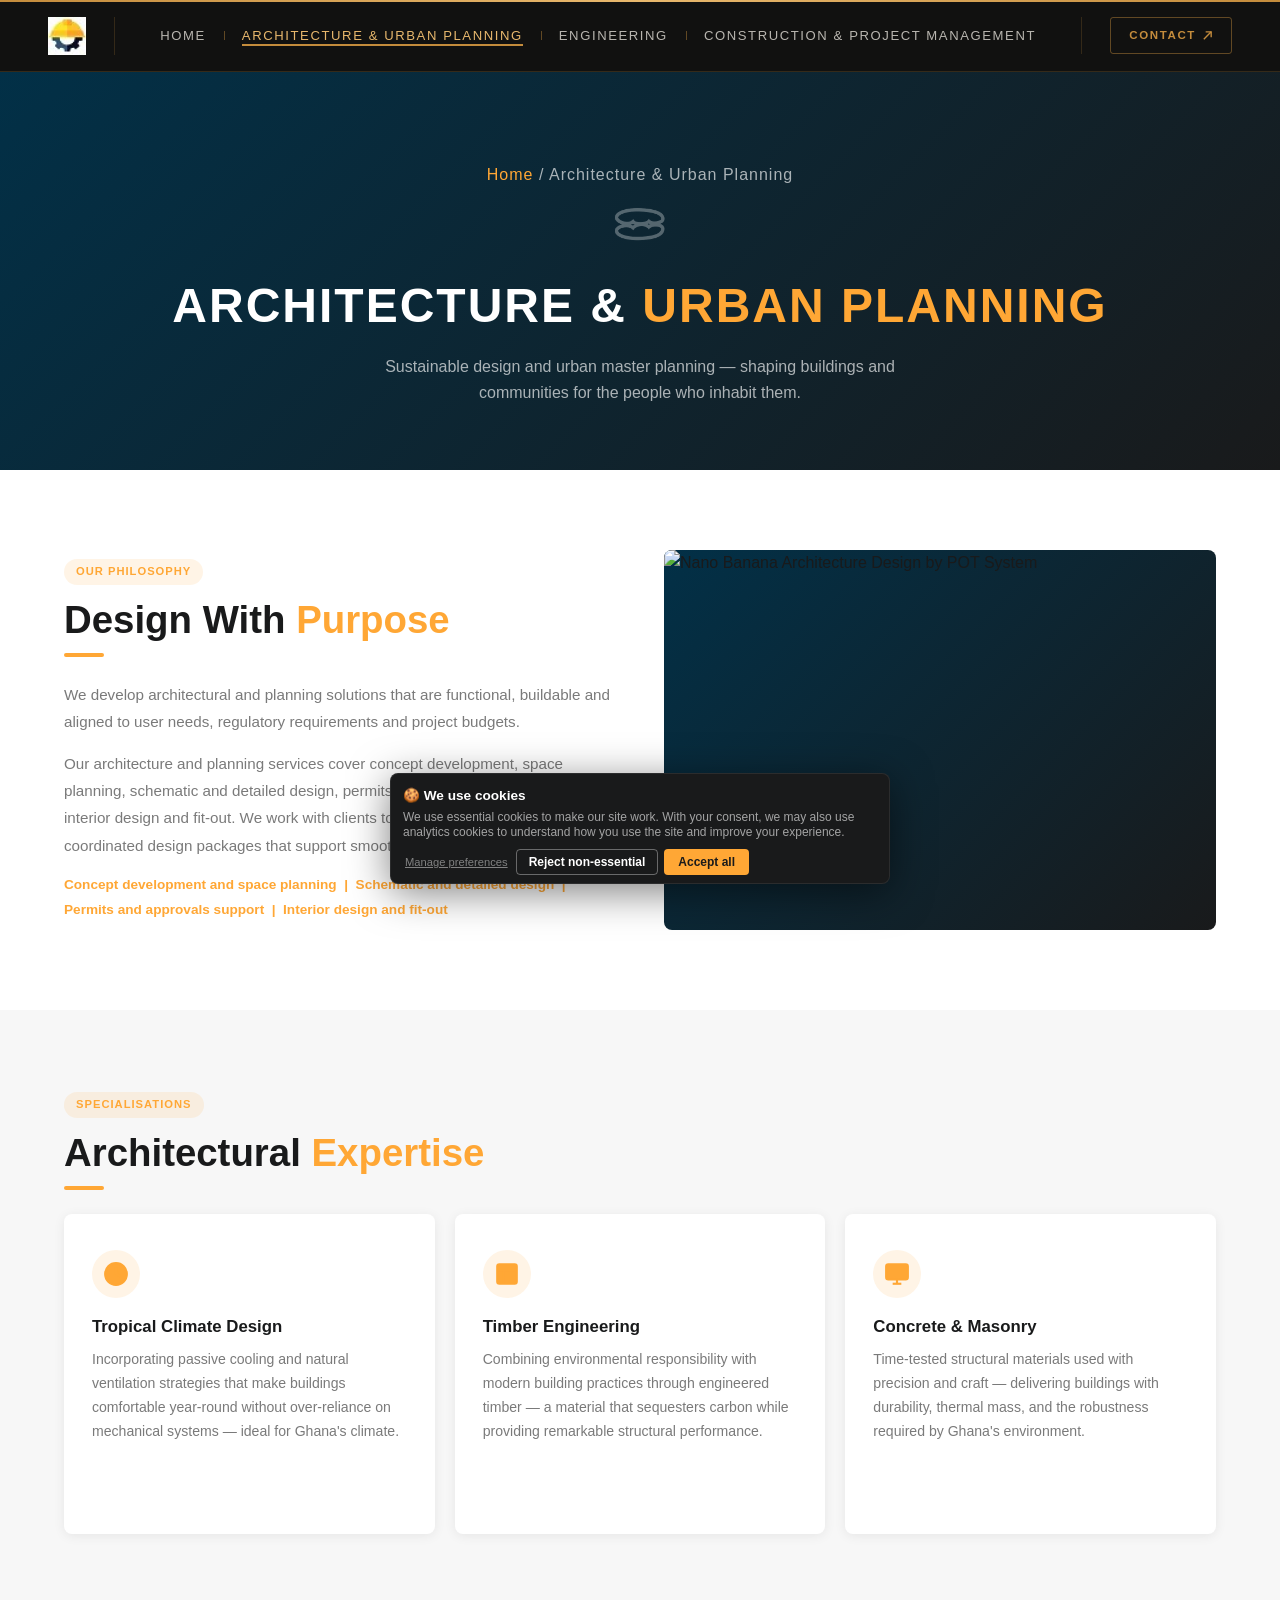
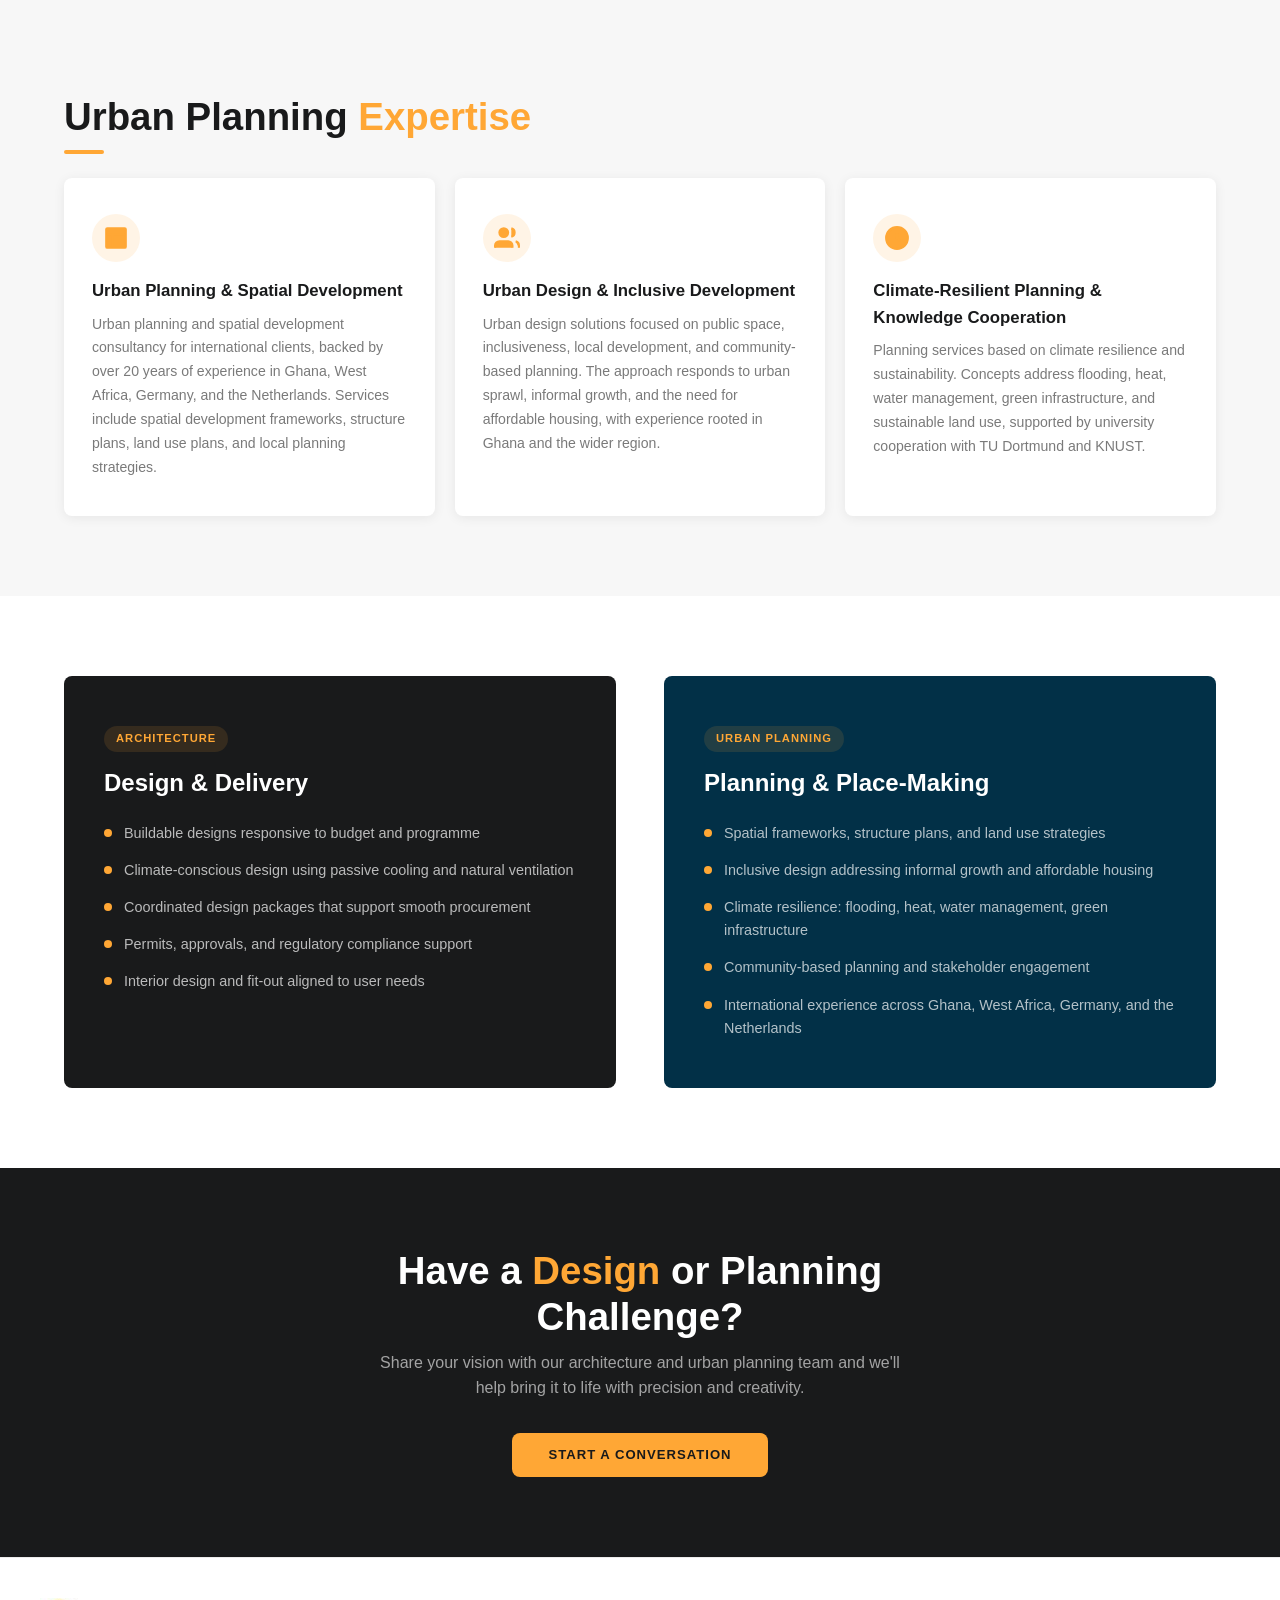
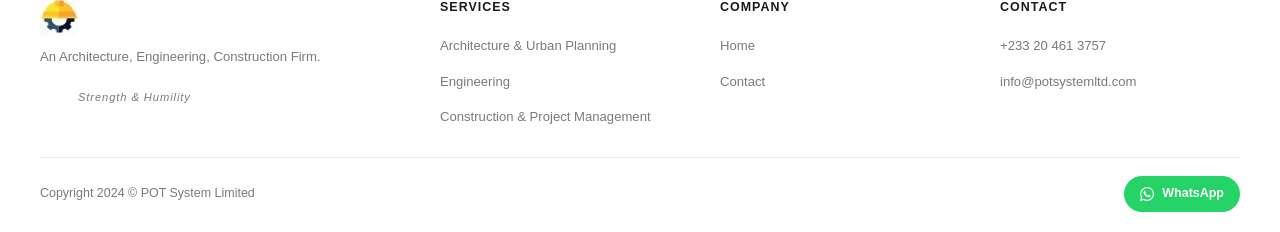
==== architecture.html @ 886fb08a "Match text structure on Architecture page — add Urban Planning tag to right panel Co-Authored-By: Cl" ====
<!DOCTYPE html>
<html lang="en">
<head>
  <meta charset="UTF-8" />
  <meta name="viewport" content="width=device-width, initial-scale=1.0" />
  <title>Architecture &amp; Urban Planning — POT System Limited</title>
  <meta name="description" content="POT System delivers sustainable architectural design and urban planning — from building concepts to urban master plans, shaped for Ghana's climate and communities." />
  <link rel="icon" href="logo.jpg" type="image/jpeg" />
  <link rel="stylesheet" href="styles.css" />
  <link rel="preconnect" href="https://fonts.googleapis.com" />
  <link rel="preconnect" href="https://fonts.gstatic.com" crossorigin />
  <link href="https://fonts.googleapis.com/css2?family=Barlow+Condensed:wght@400;500;600;700&family=Barlow:wght@400;500;600&family=Inter:wght@400;500;600;700&family=Poppins:wght@400;500;600;700;900&family=Fira+Sans:wght@400;500;600;700&display=swap" rel="stylesheet" />
  <meta http-equiv="X-Frame-Options" content="SAMEORIGIN" />
  <meta name="referrer" content="strict-origin-when-cross-origin" />
  <meta http-equiv="Content-Security-Policy" content="default-src 'self'; script-src 'self' https://www.googletagmanager.com https://www.google-analytics.com; style-src 'self' 'unsafe-inline' https://fonts.googleapis.com; font-src 'self' https://fonts.gstatic.com; img-src 'self' data: https:; frame-src https://maps.google.com; connect-src 'self' https://www.google-analytics.com https://www.googletagmanager.com https://region1.google-analytics.com;" />
</head>
<body>

  <!-- ── Navigation ──────────────────────── -->
  <nav class="nav">
    <div class="nav-inner">
      <a class="nav-brand" href="index.html">
        <img src="logo.jpg" class="nav-logo-img" alt="POTSystem Limited" />
        <div class="brand-name">POTSystem<span>Architecture · Engineering · Construction</span></div>
      </a>
      <button class="nav-toggle" aria-label="Open menu" aria-expanded="false">
        <span></span><span></span><span></span>
      </button>
      <ul class="nav-links">
        <li><a href="index.html">Home</a></li>
        <li><a href="architecture.html" class="active">Architecture &amp; Urban Planning</a></li>
        <li><a href="engineering.html">Engineering</a></li>
        <li><a href="construction.html">Construction &amp; Project Management</a></li>
        <li><a href="contact.html">Contact</a></li>
      </ul>
      <div class="nav-cta">
        <a class="cta-btn" href="contact.html">Contact
          <svg viewBox="0 0 12 12" fill="none" stroke="currentColor" stroke-width="1.5"><line x1="2" y1="10" x2="10" y2="2"/><polyline points="4,2 10,2 10,8"/></svg>
        </a>
      </div>
    </div>
  </nav>
  <div class="nav-overlay"></div>

  <!-- ── Page Hero ─────────────────────── -->
  <div class="page-hero">
    <p class="breadcrumb"><a href="index.html">Home</a> / Architecture &amp; Urban Planning</p>
    <img src="images/adinkra-adwo.png" alt="" aria-hidden="true" style="height:56px;width:auto;filter:invert(1) opacity(0.3);mix-blend-mode:screen;margin:0 auto 14px;" />
    <h1>ARCHITECTURE &amp; <span>URBAN PLANNING</span></h1>
    <p>Sustainable design and urban master planning — shaping buildings and communities for the people who inhabit them.</p>
  </div>

  <!-- ── Philosophy ────────────────────── -->
  <section class="section">
    <div class="container">
      <div class="grid-2">
        <div>
          <span class="tag">Our Philosophy</span>
          <h2 class="section-title">Design With <span>Purpose</span></h2>
          <div class="divider"></div>
          <p class="prose" style="margin-bottom:14px;">
            We develop architectural and planning solutions that are functional, buildable and aligned to user needs, regulatory requirements and project budgets.
          </p>
          <p class="prose" style="margin-bottom:14px;">
            Our architecture and planning services cover concept development, space planning, schematic and detailed design, permits and approvals support, and interior design and fit-out. We work with clients to turn project ideas into coordinated design packages that support smooth procurement and delivery.
          </p>
          <p class="prose" style="color:var(--orange);font-weight:600;font-size:0.85rem;line-height:1.8;">
            Concept development and space planning &nbsp;|&nbsp; Schematic and detailed design &nbsp;|&nbsp; Permits and approvals support &nbsp;|&nbsp; Interior design and fit-out
          </p>
        </div>
        <div class="img-block img-block-dark">
          <img src="images/nano_banana.png" alt="Nano Banana Architecture Design by POT System" />
        </div>
      </div>
    </div>
  </section>

  <!-- ── Specialisations ───────────────── -->
  <section class="section section-alt">
    <div class="container">
      <span class="tag">Specialisations</span>
      <h2 class="section-title">Architectural <span>Expertise</span></h2>
      <div class="divider"></div>
      <div class="grid-3 cards-fixed">

        <div class="card">
          <div class="card-icon">
            <svg viewBox="0 0 24 24" fill="none" stroke="var(--orange)" stroke-width="2" style="width:26px;height:26px;">
              <path d="M12 2a10 10 0 0 1 10 10c0 5.52-4.48 10-10 10S2 17.52 2 12 6.48 2 12 2z"/>
              <path d="M12 6v6l4 2"/>
            </svg>
          </div>
          <h3>Tropical Climate Design</h3>
          <p>Incorporating passive cooling and natural ventilation strategies that make buildings comfortable year-round without over-reliance on mechanical systems — ideal for Ghana's climate.</p>
        </div>

        <div class="card">
          <div class="card-icon">
            <svg viewBox="0 0 24 24" fill="none" stroke="var(--orange)" stroke-width="2" style="width:26px;height:26px;">
              <path d="M5 3h14a2 2 0 0 1 2 2v14a2 2 0 0 1-2 2H5a2 2 0 0 1-2-2V5a2 2 0 0 1 2-2z"/>
              <line x1="3" y1="9" x2="21" y2="9"/>
              <line x1="9" y1="21" x2="9" y2="9"/>
            </svg>
          </div>
          <h3>Timber Engineering</h3>
          <p>Combining environmental responsibility with modern building practices through engineered timber — a material that sequesters carbon while providing remarkable structural performance.</p>
        </div>

        <div class="card">
          <div class="card-icon">
            <svg viewBox="0 0 24 24" fill="none" stroke="var(--orange)" stroke-width="2" style="width:26px;height:26px;">
              <rect x="2" y="3" width="20" height="14" rx="2"/>
              <line x1="8" y1="21" x2="16" y2="21"/>
              <line x1="12" y1="17" x2="12" y2="21"/>
            </svg>
          </div>
          <h3>Concrete &amp; Masonry</h3>
          <p>Time-tested structural materials used with precision and craft — delivering buildings with durability, thermal mass, and the robustness required by Ghana's environment.</p>
        </div>

      </div>
    </div>
  </section>

  <!-- ── Urban Planning ───────────────── -->
  <section class="section section-alt">
    <div class="container">
      <h2 class="section-title">Urban Planning <span>Expertise</span></h2>
      <div class="divider"></div>
      <div class="grid-3 cards-fixed">

        <div class="card">
          <div class="card-icon">
            <svg viewBox="0 0 24 24" fill="none" stroke="var(--orange)" stroke-width="2" style="width:26px;height:26px;">
              <rect x="3" y="3" width="18" height="18" rx="1"/>
              <path d="M3 9h18M9 21V9"/>
            </svg>
          </div>
          <h3>Urban Planning &amp; Spatial Development</h3>
          <p>Urban planning and spatial development consultancy for international clients, backed by over 20 years of experience in Ghana, West Africa, Germany, and the Netherlands. Services include spatial development frameworks, structure plans, land use plans, and local planning strategies.</p>
        </div>

        <div class="card">
          <div class="card-icon">
            <svg viewBox="0 0 24 24" fill="none" stroke="var(--orange)" stroke-width="2" style="width:26px;height:26px;">
              <path d="M17 21v-2a4 4 0 0 0-4-4H5a4 4 0 0 0-4 4v2"/>
              <circle cx="9" cy="7" r="4"/>
              <path d="M23 21v-2a4 4 0 0 0-3-3.87"/>
              <path d="M16 3.13a4 4 0 0 1 0 7.75"/>
            </svg>
          </div>
          <h3>Urban Design &amp; Inclusive Development</h3>
          <p>Urban design solutions focused on public space, inclusiveness, local development, and community-based planning. The approach responds to urban sprawl, informal growth, and the need for affordable housing, with experience rooted in Ghana and the wider region.</p>
        </div>

        <div class="card">
          <div class="card-icon">
            <svg viewBox="0 0 24 24" fill="none" stroke="var(--orange)" stroke-width="2" style="width:26px;height:26px;">
              <path d="M12 22a10 10 0 1 0 0-20 10 10 0 0 0 0 20z"/>
              <path d="M12 8v4l3 3"/>
              <path d="M7 3.34A10 10 0 0 0 3 10"/>
            </svg>
          </div>
          <h3>Climate-Resilient Planning &amp; Knowledge Cooperation</h3>
          <p>Planning services based on climate resilience and sustainability. Concepts address flooding, heat, water management, green infrastructure, and sustainable land use, supported by university cooperation with TU Dortmund and KNUST.</p>
        </div>

      </div>
    </div>
  </section>

  <!-- ── Our Approach ─────────────────── -->
  <section class="section">
    <div class="container">
      <div class="grid-2" style="align-items:stretch;">
        <div style="background:var(--dark-1);border-radius:var(--radius);padding:48px 40px;color:var(--white);height:100%;">
          <span class="tag">Architecture</span>
          <h3 style="font-family:var(--font-primary);font-size:1.5rem;font-weight:700;margin-bottom:20px;">Design &amp; Delivery</h3>
          <ul class="feature-list">
            <li class="feature-item">
              <div class="feature-dot"></div>
              <p style="color:rgba(255,255,255,.7);">Buildable designs responsive to budget and programme</p>
            </li>
            <li class="feature-item">
              <div class="feature-dot"></div>
              <p style="color:rgba(255,255,255,.7);">Climate-conscious design using passive cooling and natural ventilation</p>
            </li>
            <li class="feature-item">
              <div class="feature-dot"></div>
              <p style="color:rgba(255,255,255,.7);">Coordinated design packages that support smooth procurement</p>
            </li>
            <li class="feature-item">
              <div class="feature-dot"></div>
              <p style="color:rgba(255,255,255,.7);">Permits, approvals, and regulatory compliance support</p>
            </li>
            <li class="feature-item">
              <div class="feature-dot"></div>
              <p style="color:rgba(255,255,255,.7);">Interior design and fit-out aligned to user needs</p>
            </li>
          </ul>
        </div>
        <div style="background:var(--dark-2);border-radius:var(--radius);padding:48px 40px;color:var(--white);height:100%;">
          <span class="tag">Urban Planning</span>
          <h3 style="font-family:var(--font-primary);font-size:1.5rem;font-weight:700;margin-bottom:20px;">Planning &amp; Place-Making</h3>
          <ul class="feature-list">
            <li class="feature-item">
              <div class="feature-dot"></div>
              <p style="color:rgba(255,255,255,.7);">Spatial frameworks, structure plans, and land use strategies</p>
            </li>
            <li class="feature-item">
              <div class="feature-dot"></div>
              <p style="color:rgba(255,255,255,.7);">Inclusive design addressing informal growth and affordable housing</p>
            </li>
            <li class="feature-item">
              <div class="feature-dot"></div>
              <p style="color:rgba(255,255,255,.7);">Climate resilience: flooding, heat, water management, green infrastructure</p>
            </li>
            <li class="feature-item">
              <div class="feature-dot"></div>
              <p style="color:rgba(255,255,255,.7);">Community-based planning and stakeholder engagement</p>
            </li>
            <li class="feature-item">
              <div class="feature-dot"></div>
              <p style="color:rgba(255,255,255,.7);">International experience across Ghana, West Africa, Germany, and the Netherlands</p>
            </li>
          </ul>
        </div>
      </div>
    </div>
  </section>

  <!-- ── CTA ───────────────────────────── -->
  <section class="section section-dark">
    <div class="container" style="text-align:center;max-width:580px;">
      <h2 class="section-title" style="color:var(--white);">Have a <span>Design</span> or Planning Challenge?</h2>
      <p style="color:rgba(255,255,255,.6);margin-bottom:32px;">Share your vision with our architecture and urban planning team and we'll help bring it to life with precision and creativity.</p>
      <a href="contact.html" class="btn btn-primary">Start a Conversation</a>
    </div>
  </section>

  <!-- ── Footer ────────────────────────── -->
  <footer>
    <div class="footer-inner">
      <div class="footer-brand">
        <img src="logo.jpg" alt="POTSystem Limited" style="height:38px;width:auto;" />
        <p>An Architecture, Engineering, Construction Firm.</p>
        <div class="footer-adinkra">
          <img src="images/adinkra-dwennimmen.png" alt="Dwennimmen" />
          <span>Strength &amp; Humility</span>
        </div>
      </div>
      <div class="footer-col"><h4>Services</h4><ul><li><a href="architecture.html">Architecture &amp; Urban Planning</a></li><li><a href="engineering.html">Engineering</a></li><li><a href="construction.html">Construction &amp; Project Management</a></li></ul></div>
      <div class="footer-col"><h4>Company</h4><ul><li><a href="index.html">Home</a></li><li><a href="contact.html">Contact</a></li></ul></div>
      <div class="footer-col"><h4>Contact</h4><ul><li><a href="tel:+233204613757">+233 20 461 3757</a></li><li><a href="mailto:info@potsystemltd.com">info@potsystemltd.com</a></li></ul></div>
    </div>
    <div class="footer-bottom">
      <span>Copyright 2024 © POT System Limited</span>
      <a href="https://wa.me/233204613757" target="_blank" rel="noopener noreferrer" class="whatsapp-btn"><svg width="14" height="14" viewBox="0 0 24 24" fill="white"><path d="M17.472 14.382c-.297-.149-1.758-.867-2.03-.967-.273-.099-.471-.148-.67.15-.197.297-.767.966-.94 1.164-.173.199-.347.223-.644.075-.297-.15-1.255-.463-2.39-1.475-.883-.788-1.48-1.761-1.653-2.059-.173-.297-.018-.458.13-.606.134-.133.298-.347.446-.52.149-.174.198-.298.298-.497.099-.198.05-.371-.025-.52-.075-.149-.669-1.612-.916-2.207-.242-.579-.487-.5-.669-.51-.173-.008-.371-.01-.57-.01-.198 0-.52.074-.792.372-.272.297-1.04 1.016-1.04 2.479 0 1.462 1.065 2.875 1.213 3.074.149.198 2.096 3.2 5.077 4.487.709.306 1.262.489 1.694.625.712.227 1.36.195 1.871.118.571-.085 1.758-.719 2.006-1.413.248-.694.248-1.289.173-1.413-.074-.124-.272-.198-.57-.347m-5.421 7.403h-.004a9.87 9.87 0 01-5.031-1.378l-.361-.214-3.741.982.998-3.648-.235-.374a9.86 9.86 0 01-1.51-5.26c.001-5.45 4.436-9.884 9.888-9.884 2.64 0 5.122 1.03 6.988 2.898a9.825 9.825 0 012.893 6.994c-.003 5.45-4.437 9.884-9.885 9.884m8.413-18.297A11.815 11.815 0 0012.05 0C5.495 0 .16 5.335.157 11.892c0 2.096.547 4.142 1.588 5.945L.057 24l6.305-1.654a11.882 11.882 0 005.683 1.448h.005c6.554 0 11.89-5.335 11.893-11.893a11.821 11.821 0 00-3.48-8.413z"/></svg> WhatsApp</a>
    </div>
  </footer>

  <script src="nav.js"></script>
  <script src="cookies.js"></script>
</body>
</html>
---- styles.css ----
/* ============================================
   POTSystem Limited — Mobile-First Design System
   Breakpoints:
     sm:  640px+
     md:  768px+
     lg:  1024px+
     xl:  1200px+
   ============================================ */

/* Google Fonts loaded via <link> in HTML for better performance and CSP compliance */

/* ── Tokens ─────────────────────────────── */
:root {
  --orange:   #ffa735;
  --blue-1:   #0e6ae0;
  --blue-2:   #219ebc;
  --dark-1:   #191a1b;
  --dark-2:   #023047;
  --gray:     #7a7a7a;
  --white:    #ffffff;

  --font-primary:   'Poppins', sans-serif;
  --font-secondary: 'Inter', sans-serif;
  --font-accent:    'Fira Sans', sans-serif;

  --nav-h:    64px;
  --nav-amber:  #c48c3c;
  --nav-amber-l:#e8b86d;
  --max-w:    1200px;
  --radius:   8px;
  --transition: 0.25s ease;

  /* Mobile spacing scale */
  --space-section: 52px;
  --space-inner:   20px;
}

@media (min-width: 1024px) {
  :root {
    --nav-h: 72px;
    --space-section: 80px;
    --space-inner:   24px;
  }
}

/* ── Reset ──────────────────────────────── */
*, *::before, *::after { box-sizing: border-box; margin: 0; padding: 0; }
html { scroll-behavior: smooth; -webkit-text-size-adjust: 100%; }
body {
  font-family: var(--font-secondary);
  background: var(--white);
  color: var(--dark-1);
  line-height: 1.6;
  overflow-x: hidden;
}
a { text-decoration: none; color: inherit; }
img { display: block; max-width: 100%; height: auto; }
ul { list-style: none; }
button { cursor: pointer; font-family: inherit; }

/* ── Container ──────────────────────────── */
.container {
  width: 100%;
  max-width: var(--max-w);
  margin: 0 auto;
  padding: 0 var(--space-inner);
}

/* ════════════════════════════════════════
   NAV — dark premium variant
   ════════════════════════════════════════ */
.nav {
  position: fixed;
  top: 0; left: 0; right: 0;
  height: var(--nav-h);
  background: #111110;
  border-bottom: 1px solid rgba(196,140,60,.2);
  z-index: 200;
}

.nav::before {
  content: '';
  position: absolute;
  top: 0; left: 0; right: 0;
  height: 2px;
  background: linear-gradient(90deg, #c48c3c 0%, #e8b86d 50%, #c48c3c 100%);
}

.nav-inner {
  max-width: 1280px;
  margin: 0 auto;
  padding: 0 var(--space-inner);
  height: 100%;
  display: flex;
  align-items: center;
  justify-content: space-between;
  gap: 12px;
}

/* Brand */
.nav-brand {
  display: flex;
  align-items: center;
  gap: 10px;
  text-decoration: none;
  flex-shrink: 0;
}
.nav-logo-img {
  height: 34px;
  width: auto;
  display: block;
}
.brand-name { display: none; }

/* Hamburger */
.nav-toggle {
  display: flex;
  flex-direction: column;
  justify-content: center;
  gap: 5px;
  width: 44px;
  height: 44px;
  background: none;
  border: none;
  padding: 8px;
  border-radius: var(--radius);
  transition: background var(--transition);
  flex-shrink: 0;
}
.nav-toggle:hover { background: rgba(255,255,255,.08); }
.nav-toggle span {
  display: block;
  height: 2px;
  background: #e8e4dc;
  border-radius: 2px;
  transition: transform 0.3s ease, opacity 0.3s ease, width 0.3s ease;
  transform-origin: center;
}
.nav-toggle span:nth-child(3) { width: 60%; }

/* Open state — animate to X */
.nav-toggle.open span:nth-child(1) { transform: translateY(7px) rotate(45deg); }
.nav-toggle.open span:nth-child(2) { opacity: 0; transform: scaleX(0); }
.nav-toggle.open span:nth-child(3) { width: 100%; transform: translateY(-7px) rotate(-45deg); }

/* Mobile drawer */
.nav-links {
  position: fixed;
  top: var(--nav-h);
  left: 0; right: 0;
  background: #111110;
  display: flex;
  flex-direction: column;
  gap: 0;
  padding: 8px 0 28px;
  transform: translateY(-110%);
  opacity: 0;
  transition: transform 0.32s cubic-bezier(.4,0,.2,1), opacity 0.32s ease;
  z-index: 199;
  box-shadow: 0 8px 32px rgba(0,0,0,.7);
  pointer-events: none;
  border-bottom: 1px solid rgba(196,140,60,.2);
}
.nav-links.open {
  transform: translateY(0);
  opacity: 1;
  pointer-events: auto;
}
.nav-links li a {
  display: block;
  padding: 13px 24px;
  font-family: var(--font-primary);
  font-size: 0.82rem;
  font-weight: 500;
  letter-spacing: 0.16em;
  color: rgba(232,228,220,.7);
  text-transform: uppercase;
  border-left: 2px solid transparent;
  transition: color var(--transition), border-color var(--transition), background var(--transition);
}
.nav-links li a:hover {
  color: #e8b86d;
  border-left-color: #c48c3c;
  background: rgba(196,140,60,.06);
}
.nav-links li a.active {
  color: #e8b86d;
  border-left-color: #c48c3c;
}

/* Desktop-only CTA — hidden on mobile */
.nav-cta { display: none; }

/* Overlay backdrop */
.nav-overlay {
  position: fixed;
  inset: 0;
  background: rgba(0,0,0,.6);
  z-index: 198;
  opacity: 0;
  pointer-events: none;
  transition: opacity 0.32s ease;
}
.nav-overlay.open {
  opacity: 1;
  pointer-events: auto;
}

/* Desktop nav */
@media (min-width: 1024px) {
  .nav-inner { padding: 0 48px; }

  .nav-toggle { display: none; }

  .nav-brand {
    padding-right: 28px;
    border-right: 1px solid rgba(196,140,60,.2);
  }
  .nav-logo-img { height: 38px; }

  .nav-links {
    position: static;
    flex-direction: row;
    align-items: stretch;
    justify-content: center;
    gap: 0;
    padding: 0;
    flex: 1;
    transform: none;
    opacity: 1;
    pointer-events: auto;
    background: none;
    box-shadow: none;
    border-bottom: none;
  }
  .nav-links li {
    display: flex;
    align-items: stretch;
    position: relative;
  }
  .nav-links li + li::before {
    content: '';
    position: absolute;
    left: 0; top: 28%; bottom: 28%;
    width: 1px;
    background: rgba(196,140,60,.45);
  }
  .nav-links li a {
    display: flex;
    align-items: center;
    padding: 0 18px;
    font-size: 0.82rem;
    letter-spacing: 0.12em;
    border-left: none;
    color: rgba(232,228,220,.78);
    white-space: nowrap;
    position: relative;
  }
  .nav-links li a::after {
    content: '';
    position: absolute;
    bottom: 0; left: 18px; right: 18px;
    height: 2px;
    background: #c48c3c;
    transform: scaleX(0);
    transition: transform 0.25s ease;
  }
  .nav-links li a:hover,
  .nav-links li a.active {
    color: #e8b86d;
    background: none;
    border-left: none;
  }
  .nav-links li a:hover::after,
  .nav-links li a.active::after {
    transform: scaleX(1);
  }

  /* Hide Contact from nav-links on desktop — shown via nav-cta button */
  .nav-links li:last-child { display: none; }

  /* CTA button */
  .nav-cta {
    display: flex;
    align-items: center;
    padding-left: 28px;
    border-left: 1px solid rgba(196,140,60,.2);
    flex-shrink: 0;
  }
  .cta-btn {
    display: flex;
    align-items: center;
    gap: 6px;
    padding: 8px 18px;
    font-family: var(--font-primary);
    font-size: 0.72rem;
    font-weight: 600;
    letter-spacing: 0.14em;
    text-transform: uppercase;
    color: #c48c3c;
    border: 1px solid rgba(196,140,60,.45);
    border-radius: 3px;
    transition: background var(--transition), color var(--transition), border-color var(--transition);
  }
  .cta-btn:hover {
    background: #c48c3c;
    color: #111110;
    border-color: #c48c3c;
  }
  .cta-btn svg { width: 11px; height: 11px; }
}

/* ════════════════════════════════════════
   HERO — full-bleed with image overlay
   ════════════════════════════════════════ */
.hero {
  margin-top: var(--nav-h);
  min-height: calc(100svh - var(--nav-h));
  background: url('images/hero-construction.png') center/cover no-repeat;
  display: flex;
  align-items: center;
  justify-content: center;
  text-align: center;
  padding: 52px var(--space-inner);
  position: relative;
  overflow: hidden;
}
.hero::before {
  content: '';
  position: absolute;
  inset: 0;
  background: linear-gradient(
    to bottom,
    rgba(2,48,71,.82) 0%,
    rgba(25,26,27,.92) 100%
  );
}
.hero-inner {
  position: relative;
  width: 100%;
  max-width: 800px;
}
.hero-eyebrow {
  font-family: var(--font-accent);
  font-size: 0.75rem;
  letter-spacing: 4px;
  text-transform: uppercase;
  color: var(--orange);
  margin-bottom: 14px;
}
.hero h1 {
  font-family: var(--font-primary);
  font-size: clamp(2.2rem, 8vw, 4rem);
  font-weight: 900;
  color: var(--white);
  line-height: 1.1;
  margin-bottom: 20px;
  letter-spacing: 2px;
}
.hero h1 span { color: var(--orange); }
.hero p {
  font-size: clamp(0.9rem, 2.5vw, 1.05rem);
  color: rgba(255,255,255,.78);
  max-width: 560px;
  margin: 0 auto 28px;
}
.hero-btns {
  display: flex;
  flex-direction: column;
  gap: 12px;
  align-items: center;
}
@media (min-width: 480px) {
  .hero-btns { flex-direction: row; justify-content: center; flex-wrap: wrap; }
}
@media (min-width: 1024px) {
  .hero { min-height: 540px; }
  .hero-eyebrow { font-size: 0.85rem; }
}

/* ── Buttons ─────────────────────────────── */
.btn {
  display: inline-block;
  padding: 13px 28px;
  border-radius: var(--radius);
  font-family: var(--font-secondary);
  font-size: 0.82rem;
  font-weight: 600;
  letter-spacing: 1px;
  text-transform: uppercase;
  transition: all var(--transition);
  border: none;
  white-space: nowrap;
  min-height: 44px;
  line-height: 1;
  display: inline-flex;
  align-items: center;
  justify-content: center;
}
.btn-primary { background: var(--orange); color: var(--dark-1); }
.btn-primary:hover { background: #e8941e; transform: translateY(-2px); box-shadow: 0 8px 20px rgba(255,167,53,.35); }
.btn-outline { background: transparent; border: 2px solid var(--orange); color: var(--orange); }
.btn-outline:hover { background: var(--orange); color: var(--dark-1); }
.btn-full { width: 100%; }

@media (min-width: 480px) {
  .btn { padding: 14px 36px; }
  .btn-full { width: auto; }
}

/* ════════════════════════════════════════
   SECTIONS
   ════════════════════════════════════════ */
.section { padding: var(--space-section) var(--space-inner); }
.section-alt { background: #f7f7f7; }
.section-dark { background: var(--dark-1); color: var(--white); }

.section-title {
  font-family: var(--font-primary);
  font-size: clamp(1.5rem, 5vw, 2.4rem);
  font-weight: 700;
  margin-bottom: 10px;
  line-height: 1.2;
}
.section-title span { color: var(--orange); }

.section-sub {
  color: var(--gray);
  max-width: 600px;
  margin-bottom: 36px;
  font-size: 0.95rem;
}
.section-dark .section-sub { color: rgba(255,255,255,.6); }

@media (min-width: 1024px) {
  .section-sub { margin-bottom: 52px; font-size: 1rem; }
}

/* ── Tag pill ───────────────────────────── */
.tag {
  display: inline-block;
  background: rgba(255,167,53,.12);
  color: var(--orange);
  font-size: 0.7rem;
  font-weight: 600;
  letter-spacing: 1px;
  text-transform: uppercase;
  padding: 4px 12px;
  border-radius: 20px;
  margin-bottom: 12px;
}

/* ── Divider ────────────────────────────── */
.divider {
  width: 40px; height: 4px;
  background: var(--orange);
  border-radius: 2px;
  margin: 10px 0 24px;
}

/* ════════════════════════════════════════
   GRIDS — mobile-first (1 col → expand)
   ════════════════════════════════════════ */
.grid-3 {
  display: grid;
  grid-template-columns: 1fr;
  gap: 20px;
}
.grid-2 {
  display: grid;
  grid-template-columns: 1fr;
  gap: 32px;
}

@media (min-width: 640px) {
  .grid-3 { grid-template-columns: repeat(2, 1fr); gap: 24px; }
}
@media (min-width: 1024px) {
  .grid-3 { grid-template-columns: repeat(3, 1fr); gap: 20px; }
  .grid-2 { grid-template-columns: repeat(2, 1fr); gap: 48px; align-items: center; }
}

/* ── Cards ──────────────────────────────── */
.card {
  background: var(--white);
  border-radius: var(--radius);
  padding: 28px 22px;
  box-shadow: 0 2px 12px rgba(0,0,0,.07);
  transition: transform var(--transition), box-shadow var(--transition);
  display: flex;
  flex-direction: column;
  height: 100%;
}
.card:hover { transform: translateY(-3px); box-shadow: 0 8px 28px rgba(0,0,0,.11); }
.card-icon {
  width: 48px; height: 48px;
  background: rgba(255,167,53,.12);
  border-radius: 50%;
  display: flex; align-items: center; justify-content: center;
  margin-bottom: 16px;
}
.card-icon svg { width: 24px; height: 24px; fill: var(--orange); }
.card h3 { font-family: var(--font-primary); font-size: 1.05rem; font-weight: 600; margin-bottom: 8px; }
.card p { font-size: 0.88rem; color: var(--gray); line-height: 1.7; }
.cards-fixed .card { min-height: 320px; }

/* Adinkra values grid */
.adinkra-grid {
  display: grid;
  grid-template-columns: 1fr;
  gap: 40px;
  text-align: center;
}
@media (min-width: 640px) {
  .adinkra-grid { grid-template-columns: repeat(3, 1fr); }
}

/* Dark panels (architecture page) — reduce padding on mobile */
.panel-responsive {
  border-radius: var(--radius);
  padding: 28px 20px;
  color: var(--white);
  height: 100%;
}
@media (min-width: 768px) {
  .panel-responsive { padding: 48px 40px; }
}

/* Responsive map iframe */
.map-wrap {
  position: relative;
  width: 100%;
  padding-bottom: 40%;
  min-height: 240px;
  border-radius: var(--radius);
  overflow: hidden;
  box-shadow: 0 4px 20px rgba(0,0,0,.1);
}
.map-wrap iframe {
  position: absolute;
  inset: 0;
  width: 100%;
  height: 100%;
  border: 0;
  display: block;
}

@media (min-width: 1024px) {
  .card { padding: 36px 28px; }
}

/* ── Feature list ───────────────────────── */
.feature-list { display: flex; flex-direction: column; gap: 14px; }
.feature-item { display: flex; align-items: flex-start; gap: 12px; }
.feature-dot {
  width: 8px; height: 8px; min-width: 8px;
  background: var(--orange);
  border-radius: 50%;
  margin-top: 7px;
}
.feature-item p { font-size: 0.9rem; color: var(--gray); }

/* ════════════════════════════════════════
   STATS BAR
   ════════════════════════════════════════ */
.stats-bar { background: var(--dark-2); padding: 36px var(--space-inner); }
.stats-grid {
  max-width: var(--max-w);
  margin: 0 auto;
  display: grid;
  grid-template-columns: repeat(2, 1fr);
  gap: 28px;
  text-align: center;
}
@media (min-width: 768px) {
  .stats-grid { grid-template-columns: repeat(4, 1fr); }
}
.stat-num {
  font-family: var(--font-primary);
  font-size: clamp(1.8rem, 5vw, 2.4rem);
  font-weight: 900;
  color: var(--orange);
}
.stat-label {
  font-size: 0.72rem;
  color: rgba(255,255,255,.65);
  letter-spacing: 1px;
  text-transform: uppercase;
  margin-top: 4px;
}

/* ════════════════════════════════════════
   PAGE HERO (inner pages)
   ════════════════════════════════════════ */
.page-hero {
  margin-top: var(--nav-h);
  background: linear-gradient(135deg, var(--dark-2), var(--dark-1));
  padding: 52px var(--space-inner) 44px;
  text-align: center;
}
.page-hero h1 {
  font-family: var(--font-primary);
  font-size: clamp(1.8rem, 6vw, 3rem);
  font-weight: 900;
  color: var(--white);
  letter-spacing: 2px;
}
.page-hero h1 span { color: var(--orange); }
.page-hero p {
  color: rgba(255,255,255,.65);
  margin-top: 10px;
  font-size: clamp(0.88rem, 2vw, 1rem);
  max-width: 540px;
  margin-left: auto;
  margin-right: auto;
}
.breadcrumb {
  font-size: 0.75rem;
  color: rgba(255,255,255,.45);
  margin-bottom: 10px;
  letter-spacing: 1px;
}
.breadcrumb a { color: var(--orange); }

@media (min-width: 1024px) {
  .page-hero { padding: 80px 24px 64px; }
}

/* ════════════════════════════════════════
   IMAGE BLOCKS
   ════════════════════════════════════════ */
.img-block {
  border-radius: var(--radius);
  overflow: hidden;
  position: relative;
  min-height: 240px;
  background: var(--dark-1);
}
.img-block img { width: 100%; height: 100%; min-height: 240px; object-fit: cover; display: block; }
.img-block-dark { background: linear-gradient(135deg, var(--dark-2), var(--dark-1)); }

.img-badge {
  position: absolute;
  bottom: 20px; right: 20px;
  background: var(--orange);
  color: var(--dark-1);
  padding: 10px 18px;
  border-radius: var(--radius);
  font-weight: 700;
  font-size: 0.8rem;
  letter-spacing: 1px;
}

@media (min-width: 640px)  { .img-block { min-height: 300px; } }
@media (min-width: 1024px) { .img-block { min-height: 380px; } }

/* ════════════════════════════════════════
   CONTACT
   ════════════════════════════════════════ */
.contact-grid {
  display: grid;
  grid-template-columns: 1fr;
  gap: 40px;
}
@media (min-width: 1024px) {
  .contact-grid { grid-template-columns: 1fr 1.4fr; gap: 60px; align-items: start; }
}

.contact-info-block { display: flex; flex-direction: column; gap: 24px; }
.contact-item { display: flex; gap: 14px; }
.contact-item-icon {
  width: 42px; height: 42px; min-width: 42px;
  background: rgba(255,167,53,.1);
  border-radius: 50%;
  display: flex; align-items: center; justify-content: center;
}
.contact-item-icon svg { width: 18px; height: 18px; fill: var(--orange); }
.contact-item h4 { font-weight: 600; font-size: 0.85rem; margin-bottom: 3px; }
.contact-item p, .contact-item a { font-size: 0.88rem; color: var(--gray); }
.contact-item a:hover { color: var(--orange); }

/* ── Form ───────────────────────────────── */
.form { display: flex; flex-direction: column; gap: 16px; }
.form-row { display: grid; grid-template-columns: 1fr; gap: 16px; }
@media (min-width: 640px) { .form-row { grid-template-columns: 1fr 1fr; } }

.form-group { display: flex; flex-direction: column; gap: 6px; }
.form-group label { font-size: 0.82rem; font-weight: 600; }
.form-group input,
.form-group textarea,
.form-group select {
  padding: 12px 14px;
  border: 1.5px solid #e0e0e0;
  border-radius: var(--radius);
  font-family: var(--font-secondary);
  font-size: 1rem; /* 1rem prevents iOS zoom */
  background: var(--white);
  color: var(--dark-1);
  transition: border-color var(--transition);
  outline: none;
  -webkit-appearance: none;
  appearance: none;
  min-height: 44px;
  width: 100%;
}
.form-group input:focus,
.form-group textarea:focus,
.form-group select:focus { border-color: var(--orange); }
.form-group textarea { min-height: 120px; resize: vertical; }

/* ── Contact form panel ─────────────────── */
.contact-form-panel {
  background: #f7f7f7;
  border-radius: var(--radius);
  padding: 28px 22px;
}
@media (min-width: 640px) { .contact-form-panel { padding: 40px 32px; } }

/* ════════════════════════════════════════
   FOOTER
   ════════════════════════════════════════ */
footer {
  background: var(--white);
  border-top: 1px solid #ececec;
  padding: 40px var(--space-inner) 20px;
}
.footer-inner {
  max-width: var(--max-w);
  margin: 0 auto;
  display: grid;
  grid-template-columns: 1fr 1fr;
  gap: 32px;
  padding-bottom: 28px;
}
@media (min-width: 768px) {
  .footer-inner { grid-template-columns: 1.5fr 1fr 1fr 1fr; gap: 40px; }
}

.footer-brand { grid-column: 1 / -1; }
@media (min-width: 768px) { .footer-brand { grid-column: auto; } }

.footer-brand p { font-size: 0.82rem; color: var(--gray); margin-top: 10px; line-height: 1.7; }
.footer-adinkra {
  display: flex;
  align-items: center;
  gap: 10px;
  margin-top: 16px;
}
.footer-adinkra img {
  height: 28px;
  width: auto;
  filter: invert(1) opacity(0.25);
  mix-blend-mode: screen;
}
.footer-adinkra span {
  font-size: 0.7rem;
  color: var(--gray);
  letter-spacing: 0.08em;
  font-style: italic;
}
.footer-col h4 {
  font-size: 0.78rem; font-weight: 700;
  letter-spacing: 1px; text-transform: uppercase;
  margin-bottom: 14px;
}
.footer-col ul { display: flex; flex-direction: column; gap: 10px; }
.footer-col ul a { font-size: 0.82rem; color: var(--gray); transition: color var(--transition); }
.footer-col ul a:hover { color: var(--orange); }

.footer-bottom {
  max-width: var(--max-w);
  margin: 0 auto;
  border-top: 1px solid #ececec;
  padding-top: 18px;
  display: flex;
  flex-direction: column;
  gap: 12px;
  text-align: center;
  font-size: 0.78rem;
  color: var(--gray);
}
@media (min-width: 640px) {
  .footer-bottom { flex-direction: row; justify-content: space-between; align-items: center; text-align: left; }
}

/* ── WhatsApp button ─────────────────────── */
.whatsapp-btn {
  display: inline-flex;
  align-items: center;
  gap: 8px;
  background: #25d366;
  color: #fff;
  padding: 8px 16px;
  border-radius: 24px;
  font-size: 0.78rem;
  font-weight: 600;
  transition: background var(--transition);
  min-height: 36px;
}
.whatsapp-btn:hover { background: #1db954; }

/* ════════════════════════════════════════
   UTILITY — shared across pages
   ════════════════════════════════════════ */
.text-orange { color: var(--orange); }
.text-gray   { color: var(--gray); }
.text-white  { color: var(--white); }
.text-muted  { color: rgba(255,255,255,.65); }

.prose {
  font-size: clamp(0.88rem, 2vw, 0.95rem);
  color: var(--gray);
  line-height: 1.8;
}

/* Two-tone dark panels */
.panel-dark {
  background: var(--dark-1);
  border-radius: var(--radius);
  padding: 32px 24px;
  color: var(--white);
}
.panel-dark-2 {
  background: var(--dark-2);
  border-radius: var(--radius);
  padding: 32px 24px;
  color: var(--white);
}
@media (min-width: 1024px) {
  .panel-dark, .panel-dark-2 { padding: 48px 40px; }
}

/* Feature row (smart building page) */
.feature-row {
  display: flex;
  align-items: center;
  gap: 14px;
  padding: 18px 16px;
  background: #f7f7f7;
  border-radius: var(--radius);
}
.feature-row-icon {
  width: 42px; height: 42px; min-width: 42px;
  background: rgba(255,167,53,.15);
  border-radius: 50%;
  display: flex; align-items: center; justify-content: center;
}
.feature-row-icon svg { width: 20px; height: 20px; }
.feature-row h4 { font-weight: 600; font-size: 0.88rem; }
.feature-row p  { font-size: 0.8rem; color: var(--gray); margin-top: 2px; }

/* Process step */
.process-step { display: flex; gap: 14px; align-items: flex-start; }
.process-num {
  width: 34px; height: 34px; min-width: 34px;
  border-radius: 50%;
  display: flex; align-items: center; justify-content: center;
  font-weight: 700; font-size: 0.85rem;
}
.process-num-primary { background: var(--orange); color: var(--dark-1); }
.process-num-secondary { background: var(--dark-2); color: var(--white); }
.process-step h4 { font-weight: 600; font-size: 0.9rem; margin-bottom: 4px; }
.process-step p  { font-size: 0.85rem; color: var(--gray); }
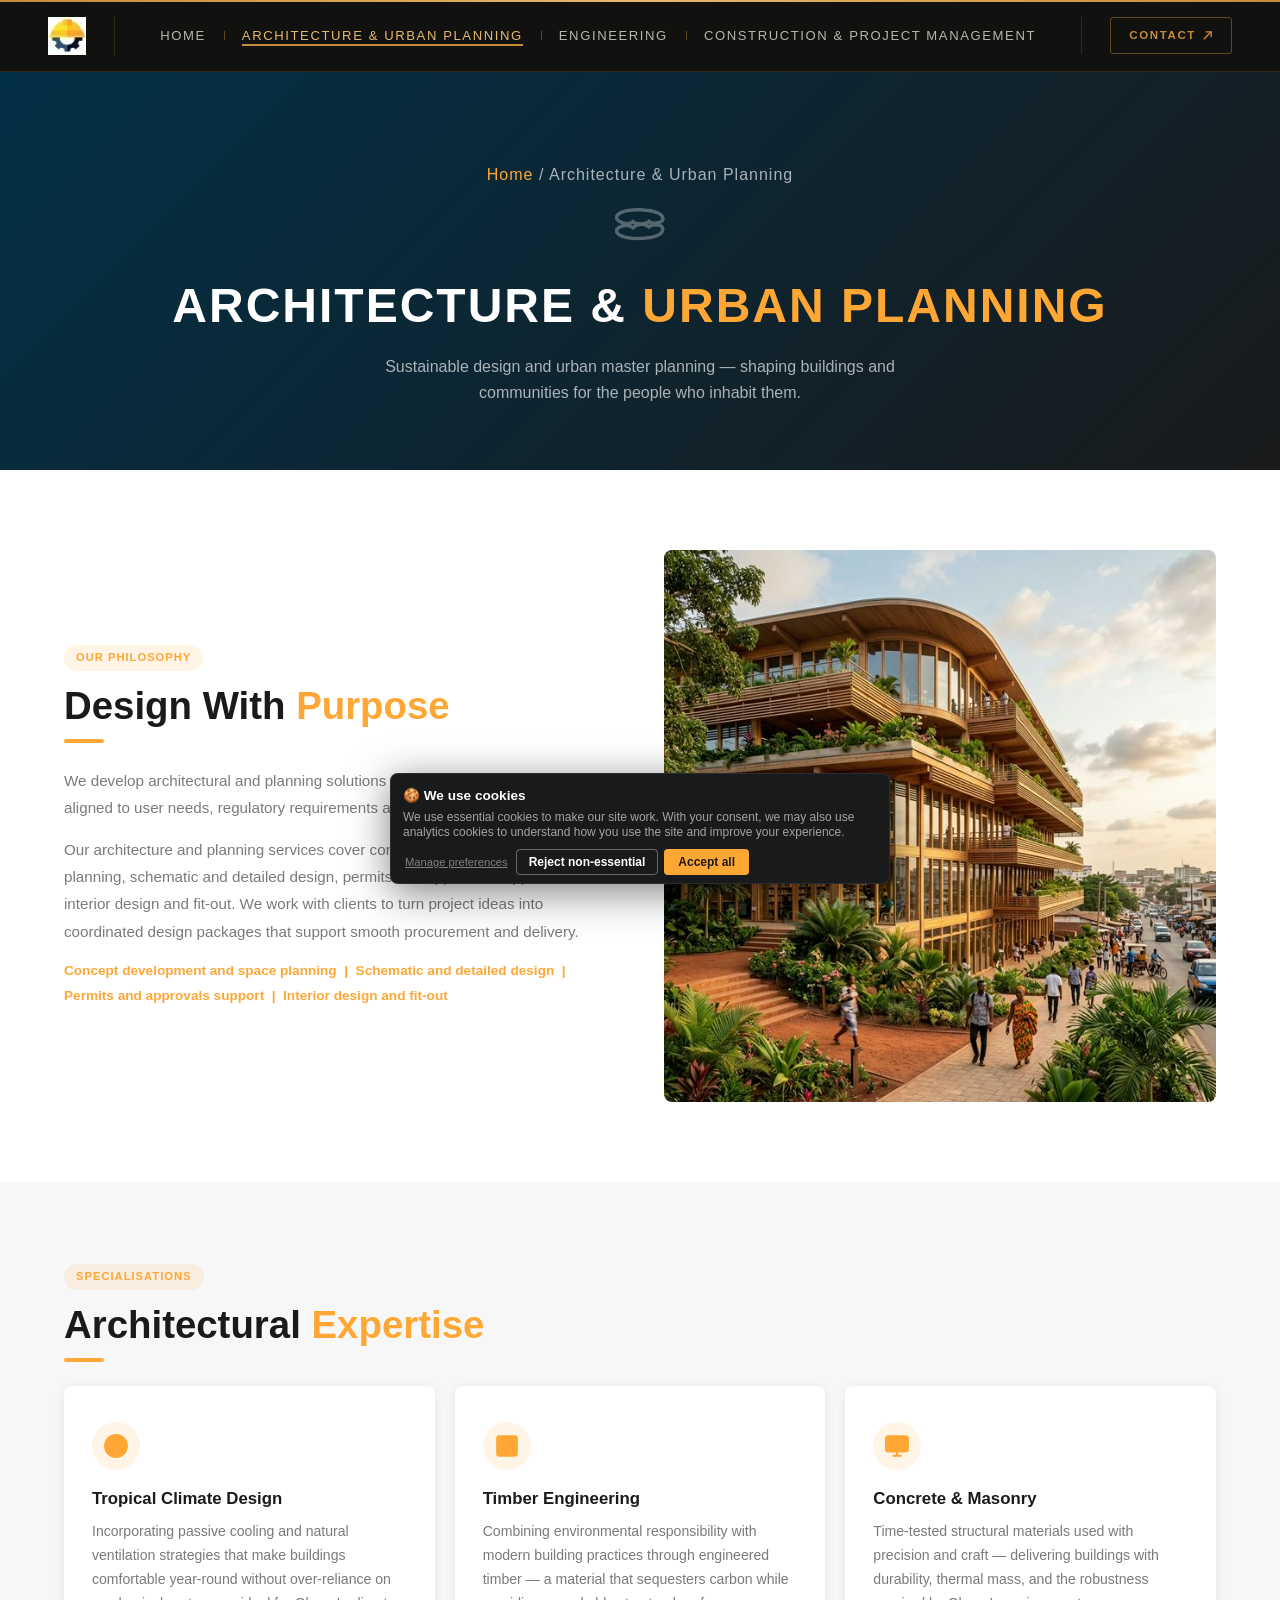
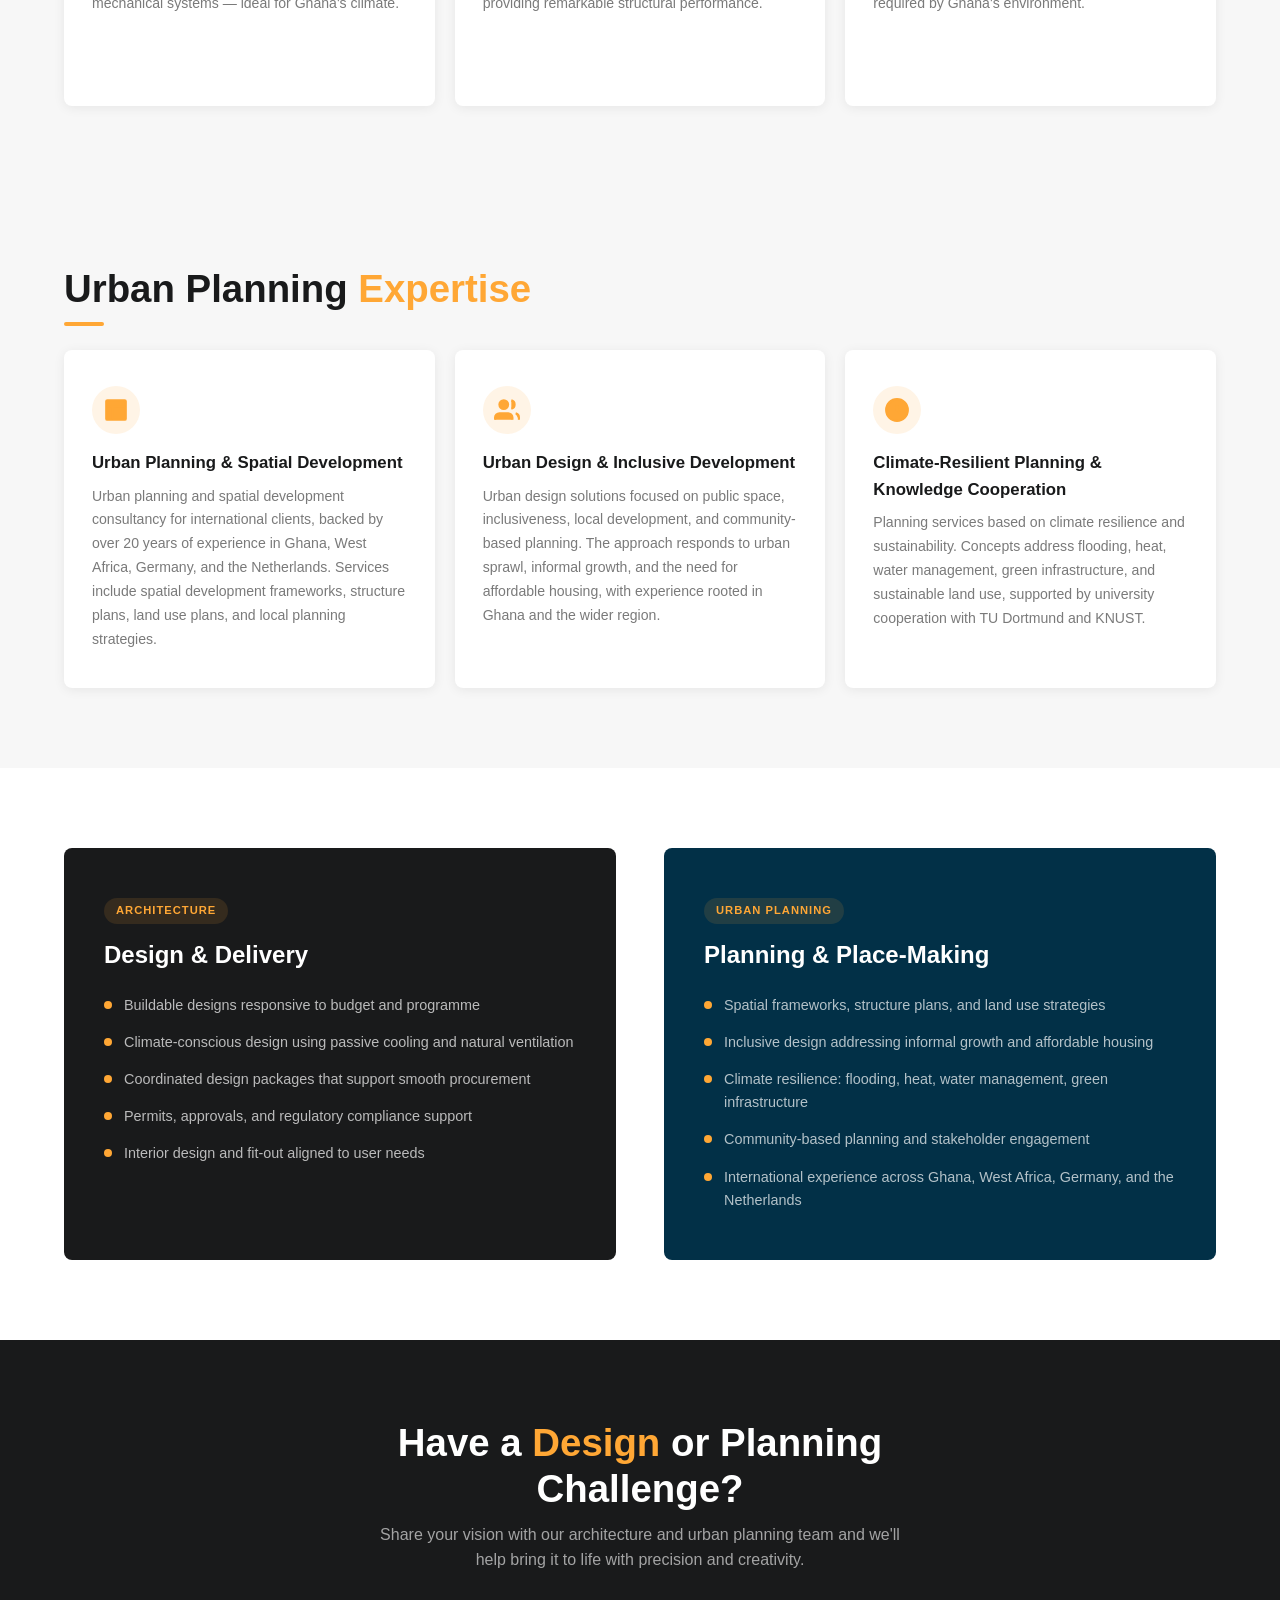
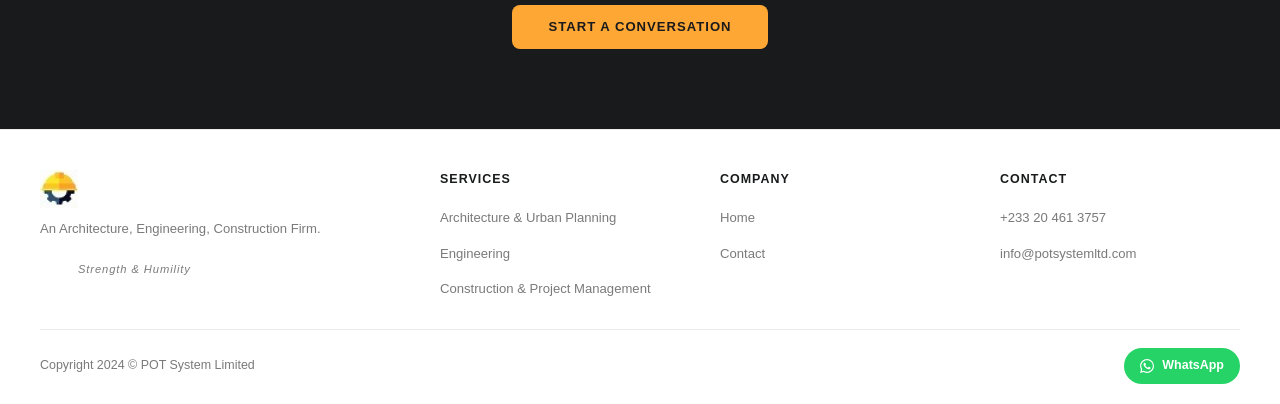
==== commit b7965650: "Fix architecture page image — switch to tracked architecture-style.png nano_banana.png was not commi" ====
--- a/architecture.html
+++ b/architecture.html
@@ -12,7 +12,7 @@
   <link href="https://fonts.googleapis.com/css2?family=Barlow+Condensed:wght@400;500;600;700&family=Barlow:wght@400;500;600&family=Inter:wght@400;500;600;700&family=Poppins:wght@400;500;600;700;900&family=Fira+Sans:wght@400;500;600;700&display=swap" rel="stylesheet" />
   <meta http-equiv="X-Frame-Options" content="SAMEORIGIN" />
   <meta name="referrer" content="strict-origin-when-cross-origin" />
-  <meta http-equiv="Content-Security-Policy" content="default-src 'self'; script-src 'self' https://www.googletagmanager.com https://www.google-analytics.com; style-src 'self' 'unsafe-inline' https://fonts.googleapis.com; font-src 'self' https://fonts.gstatic.com; img-src 'self' data: https:; frame-src https://maps.google.com; connect-src 'self' https://www.google-analytics.com https://www.googletagmanager.com https://region1.google-analytics.com;" />
+  <meta http-equiv="Content-Security-Policy" content="default-src 'self'; script-src 'self' https://www.googletagmanager.com https://www.google-analytics.com; style-src 'self' 'unsafe-inline' https://fonts.googleapis.com; font-src 'self' https://fonts.gstatic.com; img-src 'self' data: https:; frame-src https://maps.google.com https://www.google.com; connect-src 'self' https://www.google-analytics.com https://www.googletagmanager.com https://region1.google-analytics.com;" />
 </head>
 <body>
 
@@ -69,7 +69,7 @@
           </p>
         </div>
         <div class="img-block img-block-dark">
-          <img src="images/nano_banana.png" alt="Nano Banana Architecture Design by POT System" />
+          <img src="images/architecture-style.png" alt="Tropical sustainable architecture design by POT System" />
         </div>
       </div>
     </div>
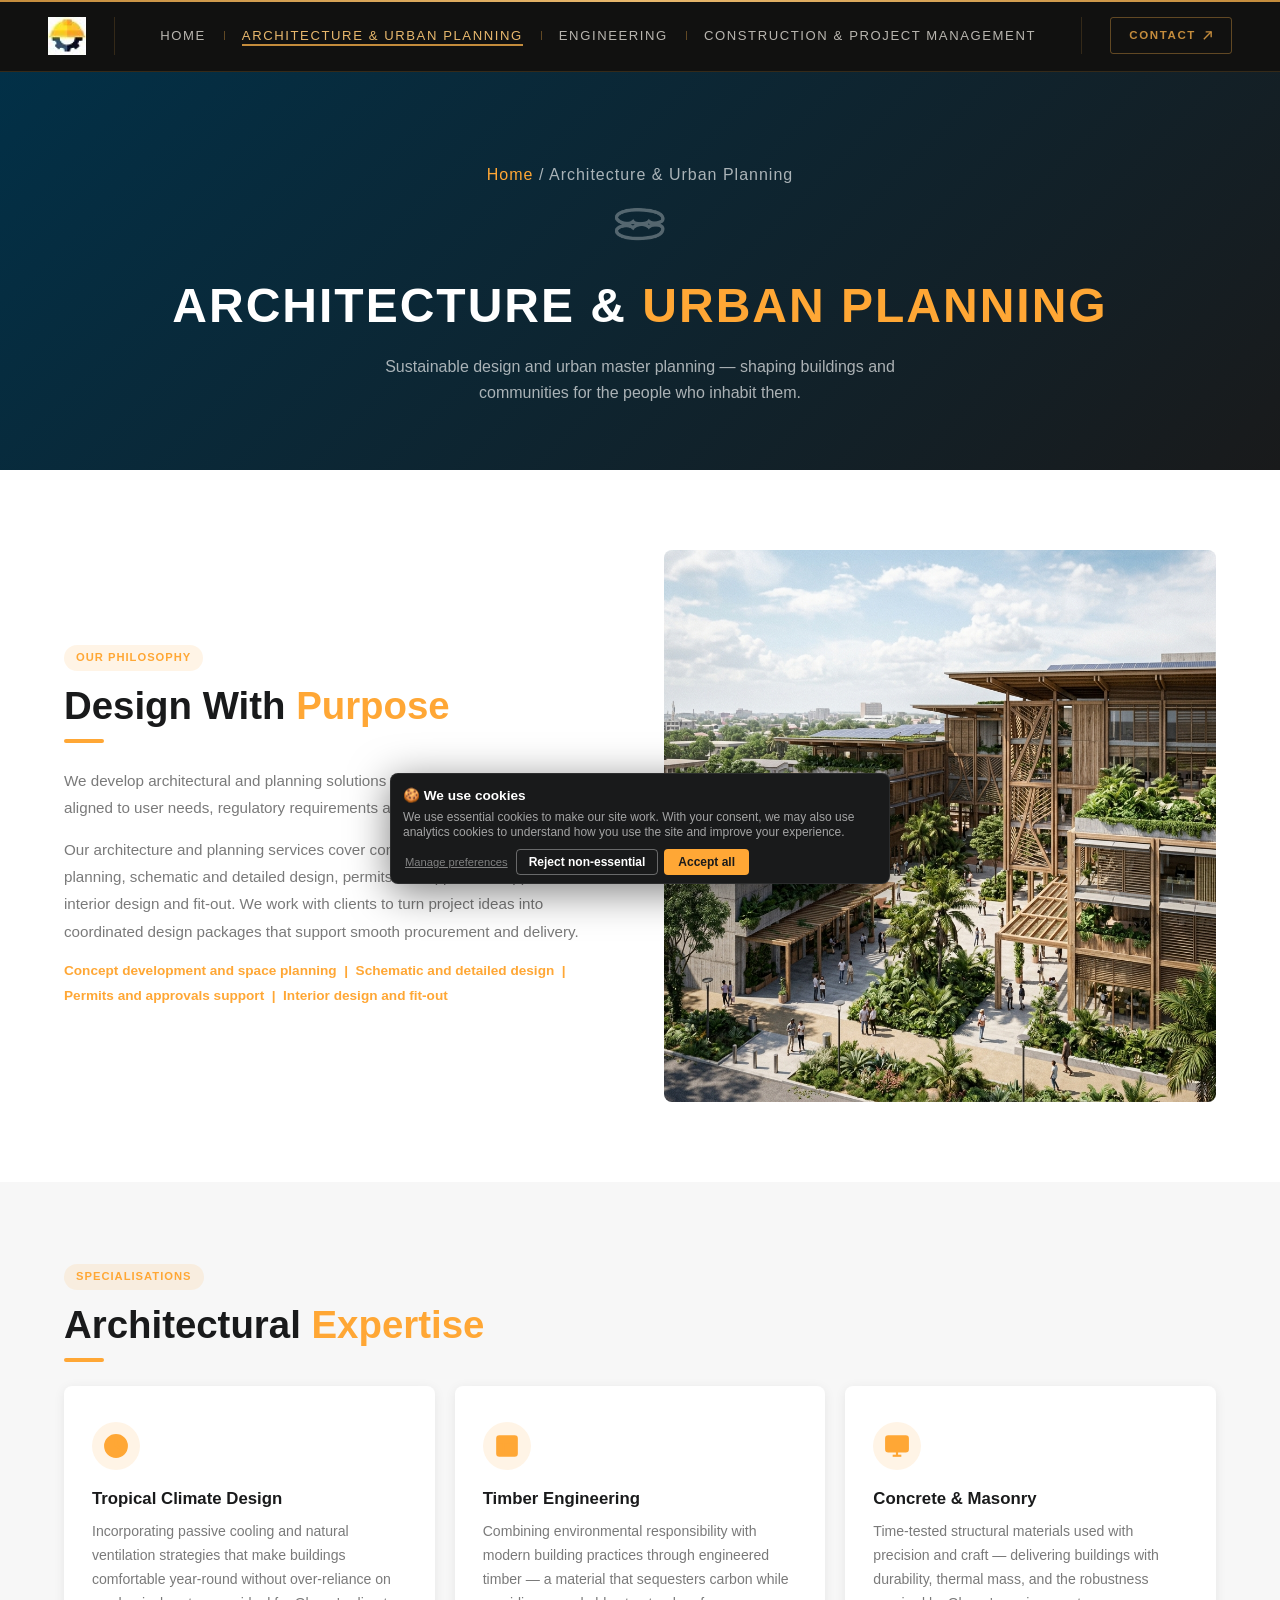
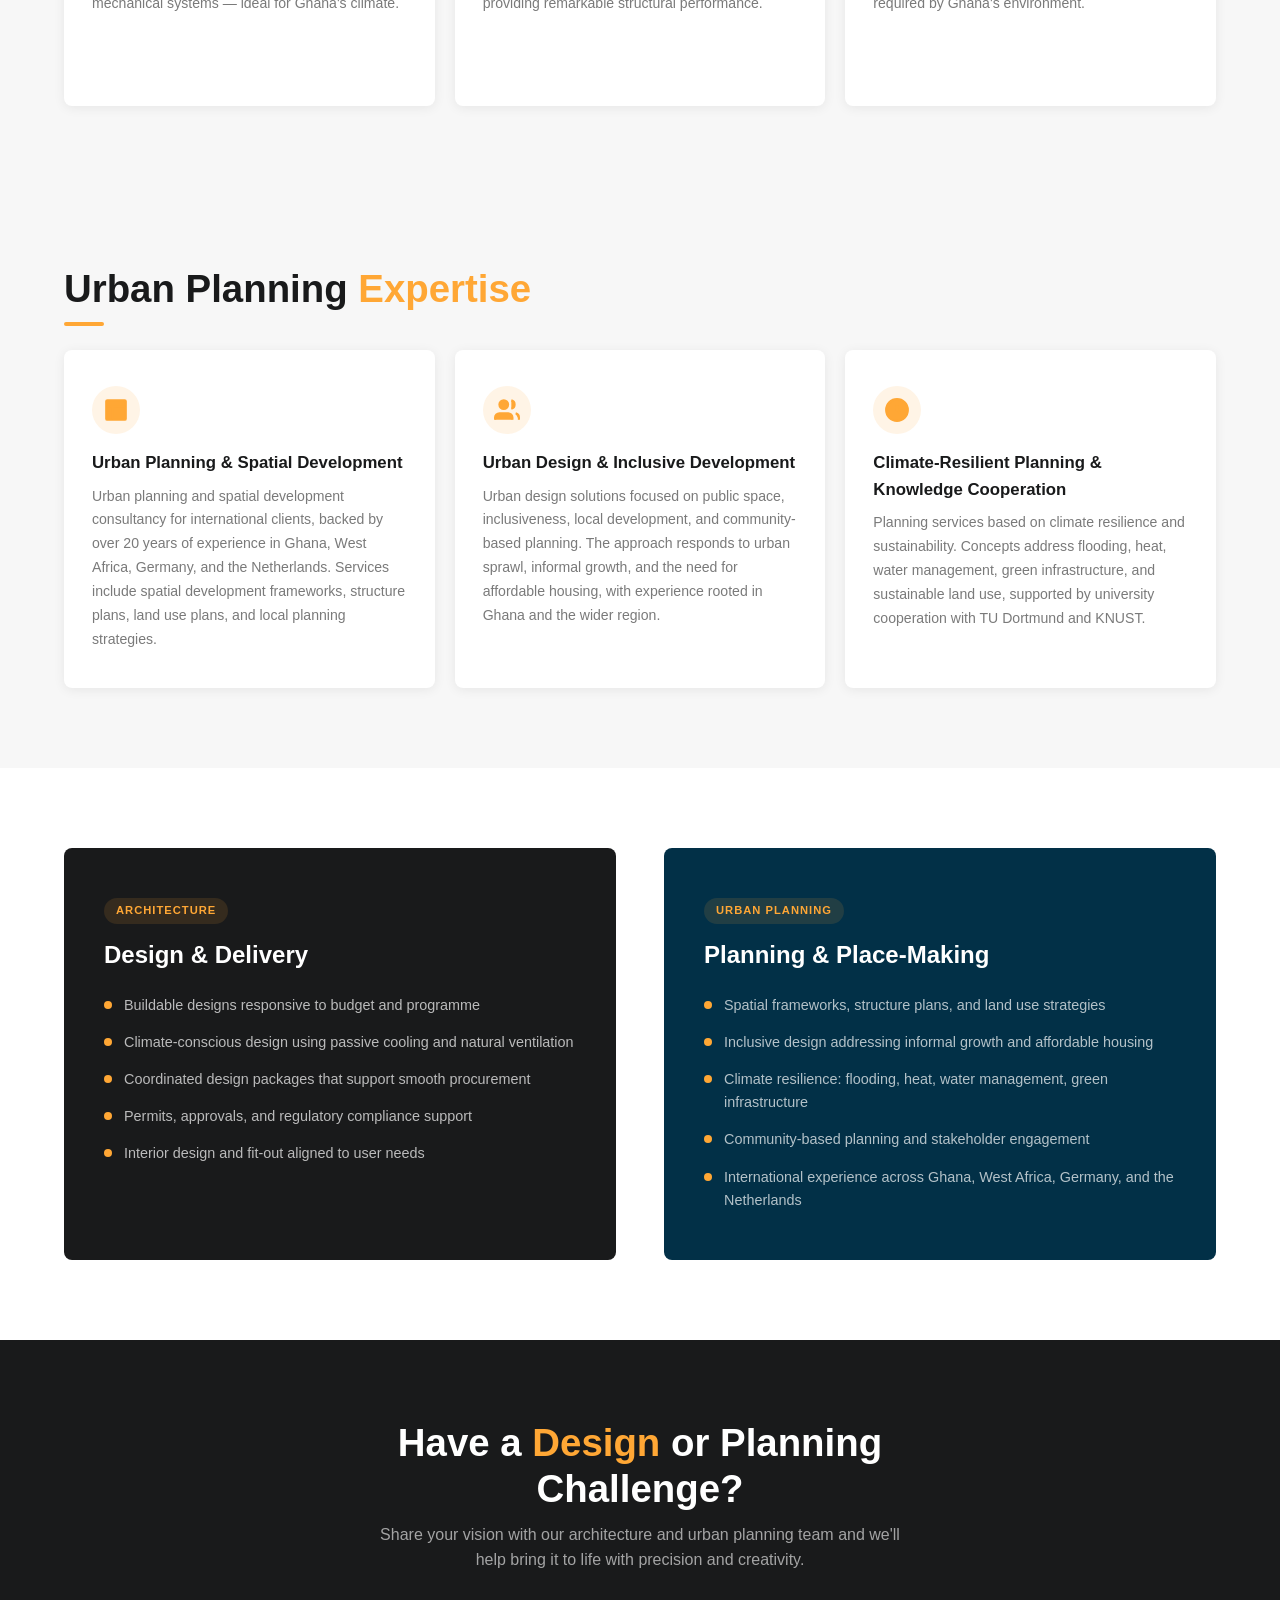
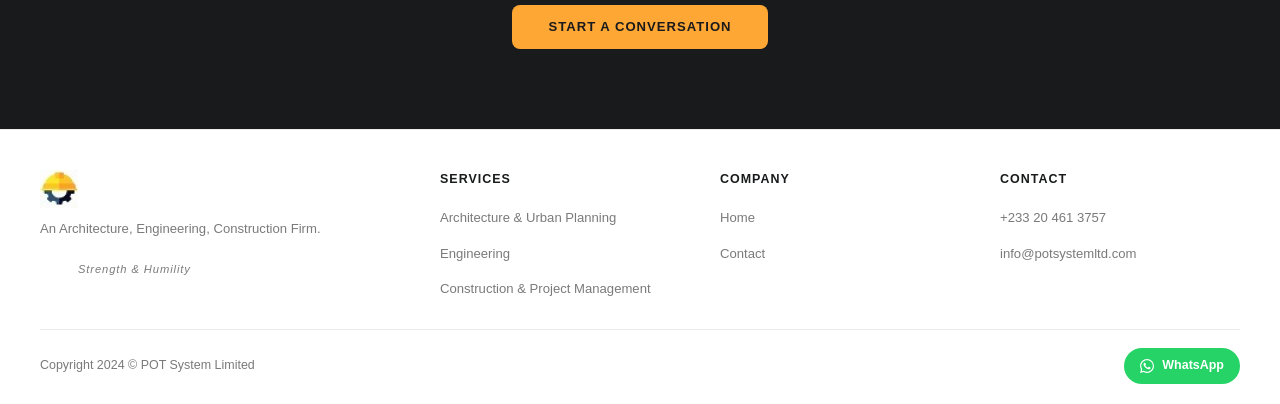
==== commit 3310acfc: "Use architecture-tropical.png (renamed from nano_banana.png) on architecture page Co-Authored-By: Cl" ====
--- a/architecture.html
+++ b/architecture.html
@@ -69,7 +69,7 @@
           </p>
         </div>
         <div class="img-block img-block-dark">
-          <img src="images/architecture-style.png" alt="Tropical sustainable architecture design by POT System" />
+          <img src="images/architecture-tropical.png" alt="Tropical sustainable architecture design by POT System" />
         </div>
       </div>
     </div>
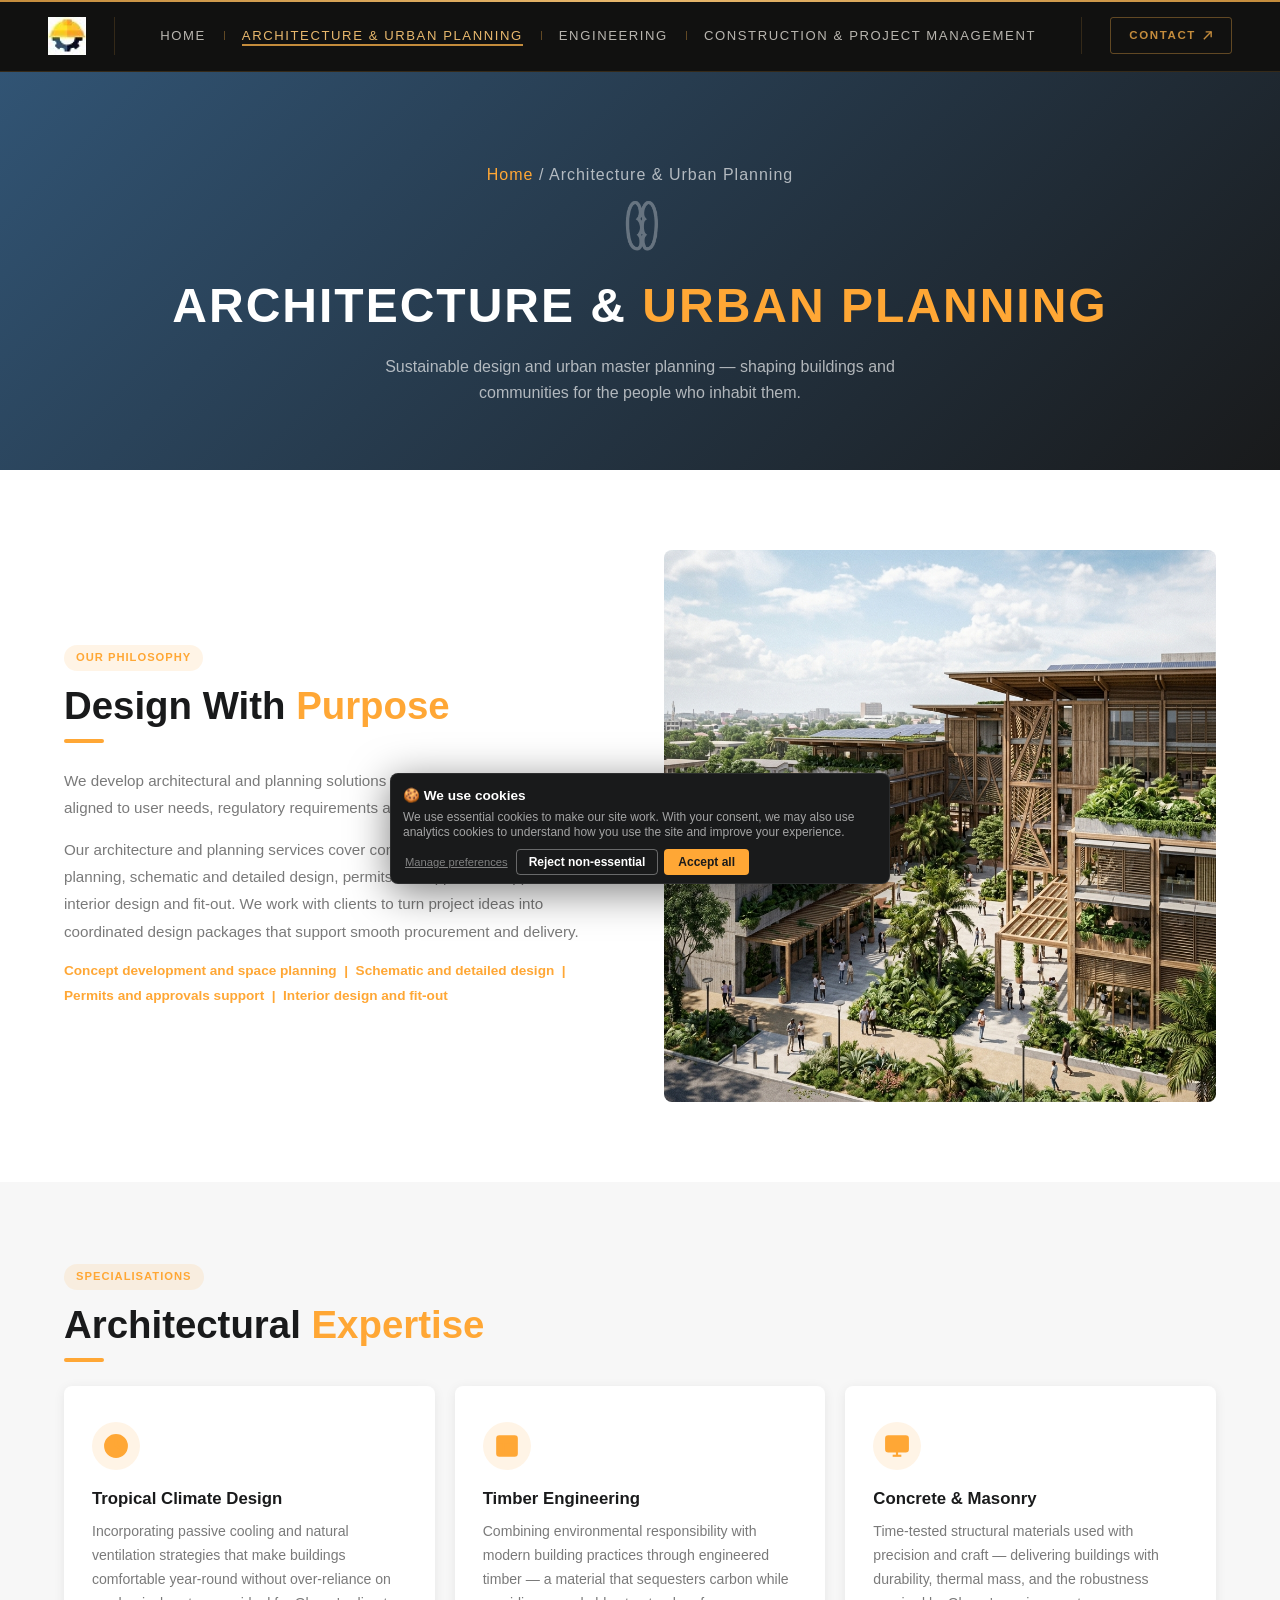
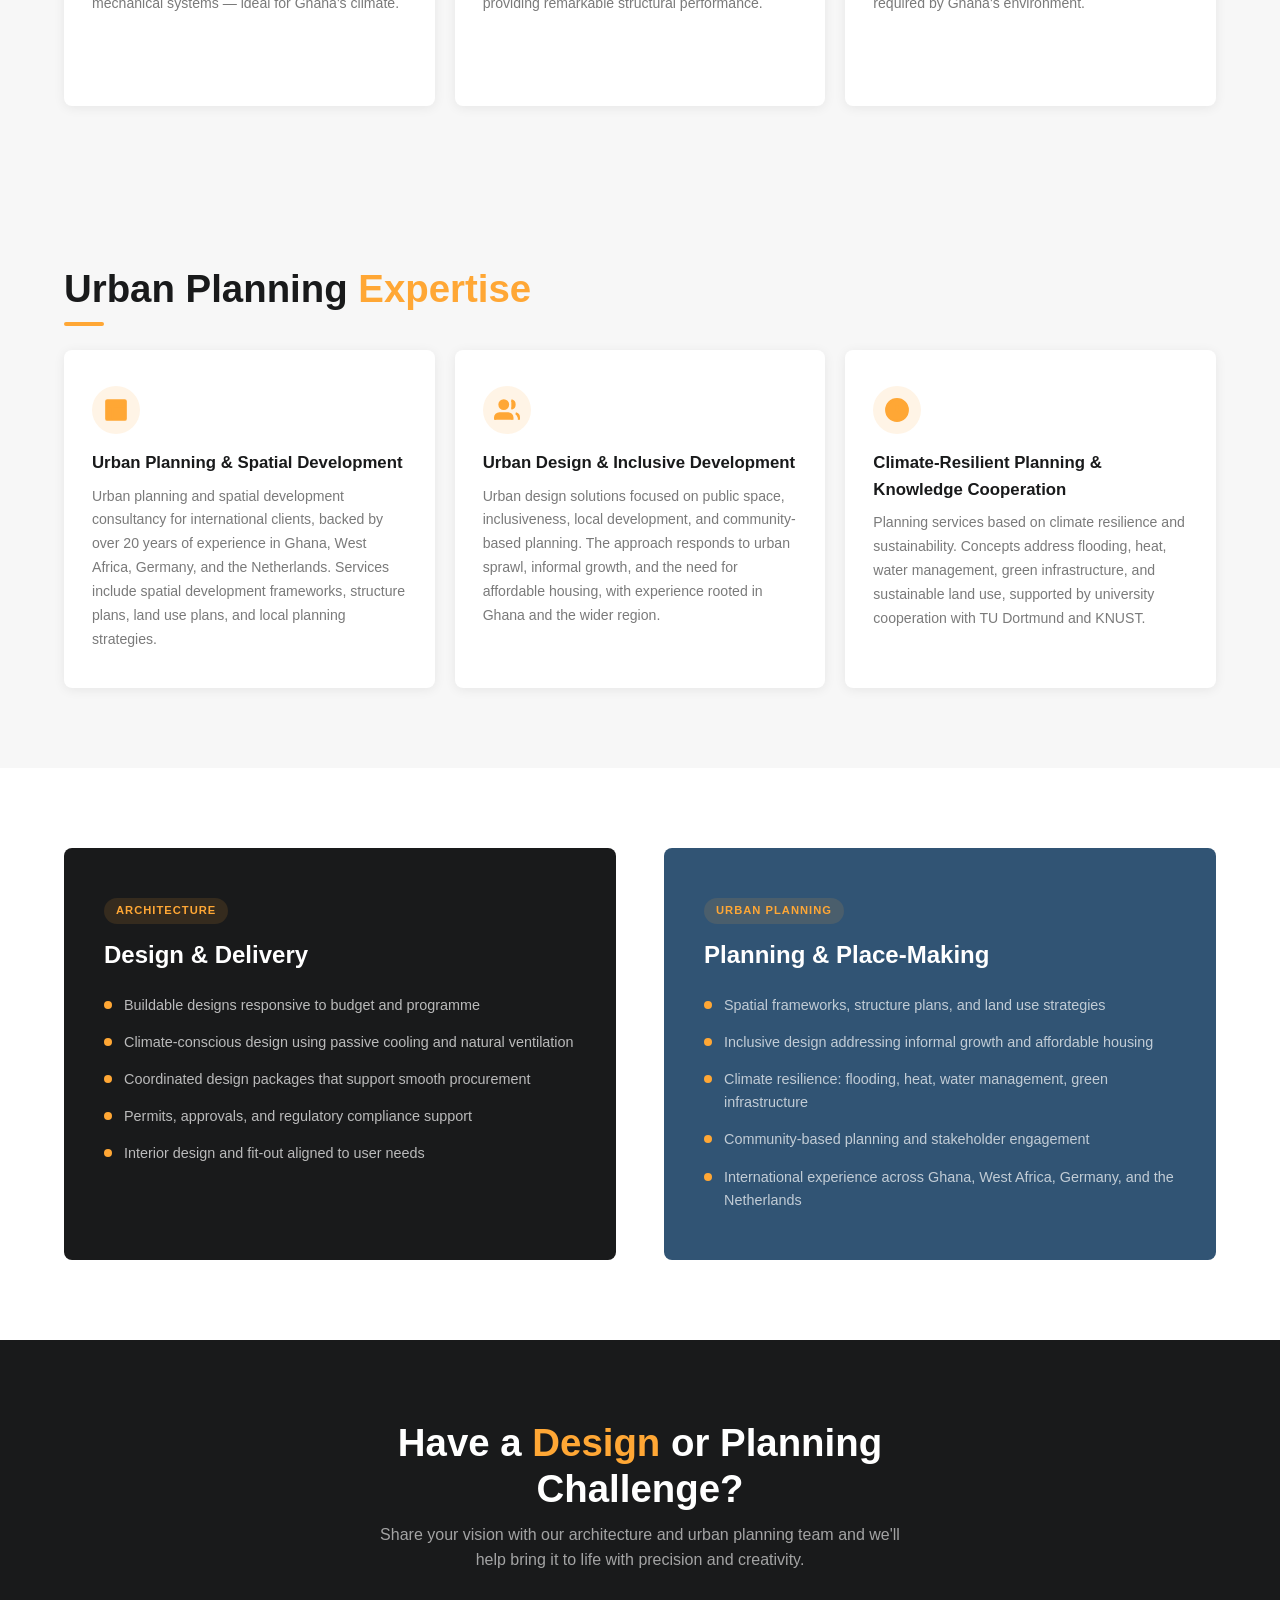
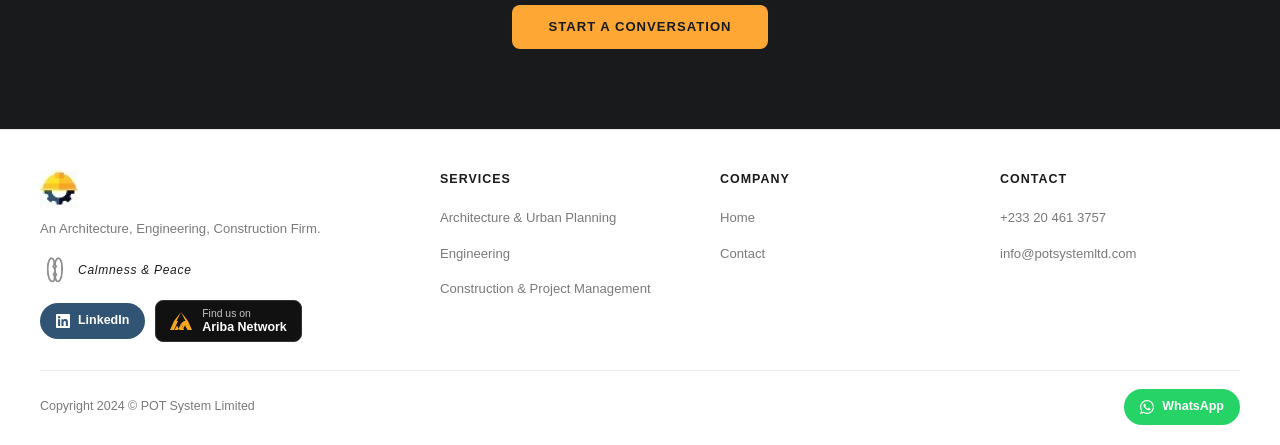
==== commit 6cb8c0fd: "Add LinkedIn/Ariba badges, update Adinkra footer symbols, apply brand blue #315474, reCAPTCHA scaffo" ====
--- a/architecture.html
+++ b/architecture.html
@@ -6,7 +6,7 @@
   <title>Architecture &amp; Urban Planning — POT System Limited</title>
   <meta name="description" content="POT System delivers sustainable architectural design and urban planning — from building concepts to urban master plans, shaped for Ghana's climate and communities." />
   <link rel="icon" href="logo.jpg" type="image/jpeg" />
-  <link rel="stylesheet" href="styles.css" />
+  <link rel="stylesheet" href="styles.css?v=5" />
   <link rel="preconnect" href="https://fonts.googleapis.com" />
   <link rel="preconnect" href="https://fonts.gstatic.com" crossorigin />
   <link href="https://fonts.googleapis.com/css2?family=Barlow+Condensed:wght@400;500;600;700&family=Barlow:wght@400;500;600&family=Inter:wght@400;500;600;700&family=Poppins:wght@400;500;600;700;900&family=Fira+Sans:wght@400;500;600;700&display=swap" rel="stylesheet" />
@@ -45,7 +45,7 @@
   <!-- ── Page Hero ─────────────────────── -->
   <div class="page-hero">
     <p class="breadcrumb"><a href="index.html">Home</a> / Architecture &amp; Urban Planning</p>
-    <img src="images/adinkra-adwo.png" alt="" aria-hidden="true" style="height:56px;width:auto;filter:invert(1) opacity(0.3);mix-blend-mode:screen;margin:0 auto 14px;" />
+    <img src="images/adinkra-adwo.png" alt="" aria-hidden="true" style="height:56px;width:auto;filter:invert(1) opacity(0.3);mix-blend-mode:screen;margin:0 auto 14px;transform:rotate(90deg);" />
     <h1>ARCHITECTURE &amp; <span>URBAN PLANNING</span></h1>
     <p>Sustainable design and urban master planning — shaping buildings and communities for the people who inhabit them.</p>
   </div>
@@ -245,8 +245,12 @@
         <img src="logo.jpg" alt="POTSystem Limited" style="height:38px;width:auto;" />
         <p>An Architecture, Engineering, Construction Firm.</p>
         <div class="footer-adinkra">
-          <img src="images/adinkra-dwennimmen.png" alt="Dwennimmen" />
-          <span>Strength &amp; Humility</span>
+          <img src="images/adinkra-adwo.png" alt="Adwo" style="transform:rotate(90deg);" />
+          <span>Calmness &amp; Peace</span>
+        </div>
+        <div class="footer-social" style="margin-top:16px;">
+          <a href="https://www.linkedin.com/company/potsystemltd" target="_blank" rel="noopener noreferrer" class="linkedin-btn"><svg width="14" height="14" viewBox="0 0 24 24" fill="white"><path d="M20.447 20.452h-3.554v-5.569c0-1.328-.027-3.037-1.852-3.037-1.853 0-2.136 1.445-2.136 2.939v5.667H9.351V9h3.414v1.561h.046c.477-.9 1.637-1.85 3.37-1.85 3.601 0 4.267 2.37 4.267 5.455v6.286zM5.337 7.433a2.062 2.062 0 0 1-2.063-2.065 2.064 2.064 0 1 1 2.063 2.065zm1.782 13.019H3.555V9h3.564v11.452zM22.225 0H1.771C.792 0 0 .774 0 1.729v20.542C0 23.227.792 24 1.771 24h20.451C23.2 24 24 23.227 24 22.271V1.729C24 .774 23.2 0 22.222 0h.003z"/></svg> LinkedIn</a>
+          <a href="https://portal.us.bn.cloud.ariba.com/dashboard/public/appext/company-profile#/?sourceApplication=SBN&amp;bnoId=BNO-100000102870218" target="_blank" rel="noopener noreferrer" class="ariba-btn"><svg width="22" height="18" viewBox="0 0 22 18" fill="none"><path d="M11 0L6.5 9H4L11 0zM11 0L15.5 9H18L11 0z" fill="#F5A623"/><path d="M4 9L0 18H4.5L7 13.5 9.5 18H14L11 11.5 8 18H4L8 9H4z" fill="#F5A623"/><path d="M18 9L22 18H17.5L15 13.5 12.5 18H14L11 11.5 14 9H18z" fill="#F5A623"/></svg><span><small style="display:block;font-size:0.65rem;font-weight:400;opacity:0.75;">Find us on</small>Ariba Network</span></a>
         </div>
       </div>
       <div class="footer-col"><h4>Services</h4><ul><li><a href="architecture.html">Architecture &amp; Urban Planning</a></li><li><a href="engineering.html">Engineering</a></li><li><a href="construction.html">Construction &amp; Project Management</a></li></ul></div>
@@ -255,7 +259,9 @@
     </div>
     <div class="footer-bottom">
       <span>Copyright 2024 © POT System Limited</span>
-      <a href="https://wa.me/233204613757" target="_blank" rel="noopener noreferrer" class="whatsapp-btn"><svg width="14" height="14" viewBox="0 0 24 24" fill="white"><path d="M17.472 14.382c-.297-.149-1.758-.867-2.03-.967-.273-.099-.471-.148-.67.15-.197.297-.767.966-.94 1.164-.173.199-.347.223-.644.075-.297-.15-1.255-.463-2.39-1.475-.883-.788-1.48-1.761-1.653-2.059-.173-.297-.018-.458.13-.606.134-.133.298-.347.446-.52.149-.174.198-.298.298-.497.099-.198.05-.371-.025-.52-.075-.149-.669-1.612-.916-2.207-.242-.579-.487-.5-.669-.51-.173-.008-.371-.01-.57-.01-.198 0-.52.074-.792.372-.272.297-1.04 1.016-1.04 2.479 0 1.462 1.065 2.875 1.213 3.074.149.198 2.096 3.2 5.077 4.487.709.306 1.262.489 1.694.625.712.227 1.36.195 1.871.118.571-.085 1.758-.719 2.006-1.413.248-.694.248-1.289.173-1.413-.074-.124-.272-.198-.57-.347m-5.421 7.403h-.004a9.87 9.87 0 01-5.031-1.378l-.361-.214-3.741.982.998-3.648-.235-.374a9.86 9.86 0 01-1.51-5.26c.001-5.45 4.436-9.884 9.888-9.884 2.64 0 5.122 1.03 6.988 2.898a9.825 9.825 0 012.893 6.994c-.003 5.45-4.437 9.884-9.885 9.884m8.413-18.297A11.815 11.815 0 0012.05 0C5.495 0 .16 5.335.157 11.892c0 2.096.547 4.142 1.588 5.945L.057 24l6.305-1.654a11.882 11.882 0 005.683 1.448h.005c6.554 0 11.89-5.335 11.893-11.893a11.821 11.821 0 00-3.48-8.413z"/></svg> WhatsApp</a>
+      <div class="footer-social">
+        <a href="https://wa.me/233204613757" target="_blank" rel="noopener noreferrer" class="whatsapp-btn"><svg width="14" height="14" viewBox="0 0 24 24" fill="white"><path d="M17.472 14.382c-.297-.149-1.758-.867-2.03-.967-.273-.099-.471-.148-.67.15-.197.297-.767.966-.94 1.164-.173.199-.347.223-.644.075-.297-.15-1.255-.463-2.39-1.475-.883-.788-1.48-1.761-1.653-2.059-.173-.297-.018-.458.13-.606.134-.133.298-.347.446-.52.149-.174.198-.298.298-.497.099-.198.05-.371-.025-.52-.075-.149-.669-1.612-.916-2.207-.242-.579-.487-.5-.669-.51-.173-.008-.371-.01-.57-.01-.198 0-.52.074-.792.372-.272.297-1.04 1.016-1.04 2.479 0 1.462 1.065 2.875 1.213 3.074.149.198 2.096 3.2 5.077 4.487.709.306 1.262.489 1.694.625.712.227 1.36.195 1.871.118.571-.085 1.758-.719 2.006-1.413.248-.694.248-1.289.173-1.413-.074-.124-.272-.198-.57-.347m-5.421 7.403h-.004a9.87 9.87 0 01-5.031-1.378l-.361-.214-3.741.982.998-3.648-.235-.374a9.86 9.86 0 01-1.51-5.26c.001-5.45 4.436-9.884 9.888-9.884 2.64 0 5.122 1.03 6.988 2.898a9.825 9.825 0 012.893 6.994c-.003 5.45-4.437 9.884-9.885 9.884m8.413-18.297A11.815 11.815 0 0012.05 0C5.495 0 .16 5.335.157 11.892c0 2.096.547 4.142 1.588 5.945L.057 24l6.305-1.654a11.882 11.882 0 005.683 1.448h.005c6.554 0 11.89-5.335 11.893-11.893a11.821 11.821 0 00-3.48-8.413z"/></svg> WhatsApp</a>
+      </div>
     </div>
   </footer>
 
--- a/styles.css
+++ b/styles.css
@@ -12,10 +12,10 @@
 /* ── Tokens ─────────────────────────────── */
 :root {
   --orange:   #ffa735;
-  --blue-1:   #0e6ae0;
-  --blue-2:   #219ebc;
+  --blue-1:   #315474;
+  --blue-2:   #315474;
   --dark-1:   #191a1b;
-  --dark-2:   #023047;
+  --dark-2:   #315474;
   --gray:     #7a7a7a;
   --white:    #ffffff;
 
@@ -749,13 +749,12 @@
 .footer-adinkra img {
   height: 28px;
   width: auto;
-  filter: invert(1) opacity(0.25);
-  mix-blend-mode: screen;
+  opacity: 0.45;
 }
 .footer-adinkra span {
-  font-size: 0.7rem;
-  color: var(--gray);
-  letter-spacing: 0.08em;
+  font-size: 0.75rem;
+  color: var(--dark-1);
+  letter-spacing: 0.06em;
   font-style: italic;
 }
 .footer-col h4 {
@@ -799,6 +798,43 @@
 }
 .whatsapp-btn:hover { background: #1db954; }
 
+/* ── LinkedIn button ─────────────────────── */
+.linkedin-btn {
+  display: inline-flex;
+  align-items: center;
+  gap: 8px;
+  background: #315474;
+  color: #fff;
+  padding: 8px 16px;
+  border-radius: 24px;
+  font-size: 0.78rem;
+  font-weight: 600;
+  transition: background var(--transition);
+  min-height: 36px;
+}
+.linkedin-btn:hover { background: #27435d; }
+.footer-social { display: flex; gap: 10px; align-items: center; flex-wrap: wrap; }
+
+/* ── Ariba Network button ────────────────── */
+.ariba-btn {
+  display: inline-flex;
+  align-items: center;
+  gap: 10px;
+  background: #111;
+  color: #fff;
+  padding: 8px 14px;
+  border-radius: 8px;
+  font-size: 0.78rem;
+  font-weight: 600;
+  border: 1px solid #333;
+  transition: border-color var(--transition), background var(--transition);
+  min-height: 36px;
+  line-height: 1;
+}
+.ariba-btn span { display: flex; flex-direction: column; gap: 1px; }
+.ariba-btn small { font-size: 0.65rem; font-weight: 400; opacity: 0.75; }
+.ariba-btn:hover { background: #1a1a1a; border-color: #F5A623; }
+
 /* ════════════════════════════════════════
    UTILITY — shared across pages
    ════════════════════════════════════════ */
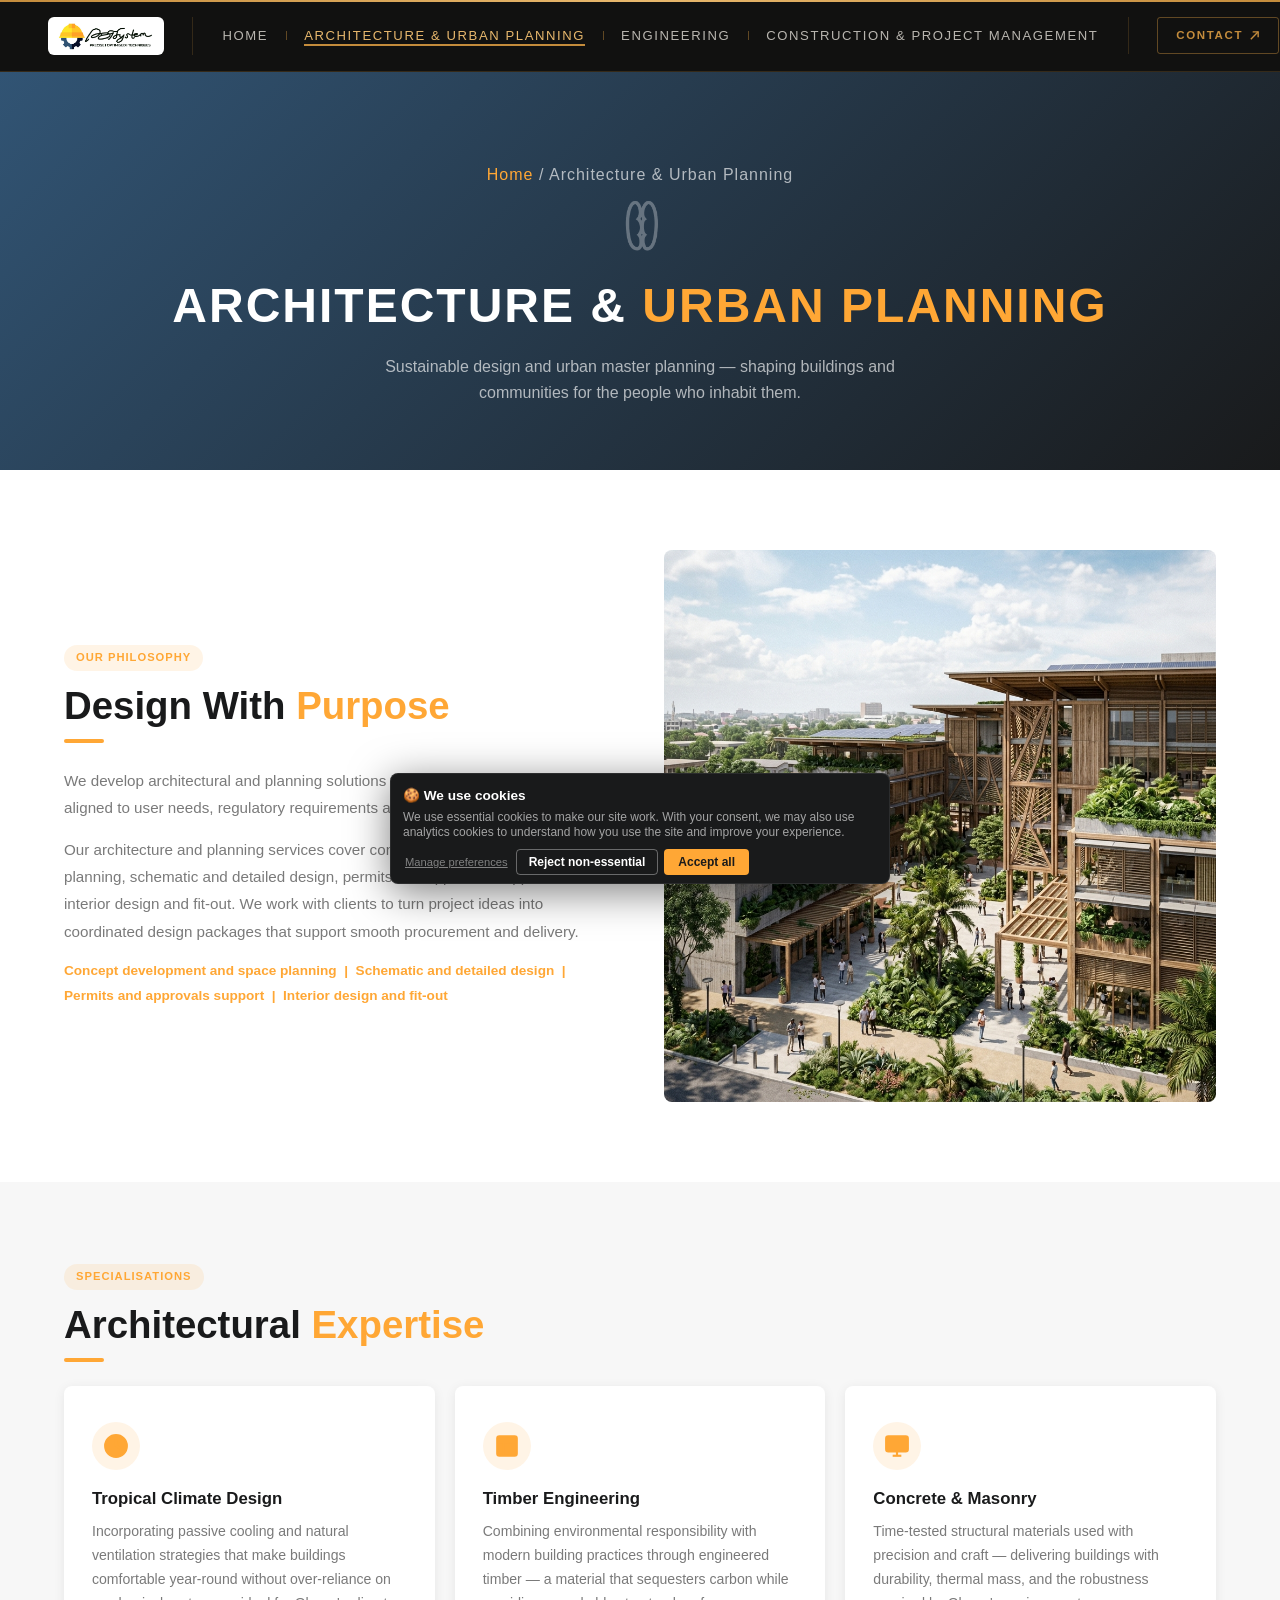
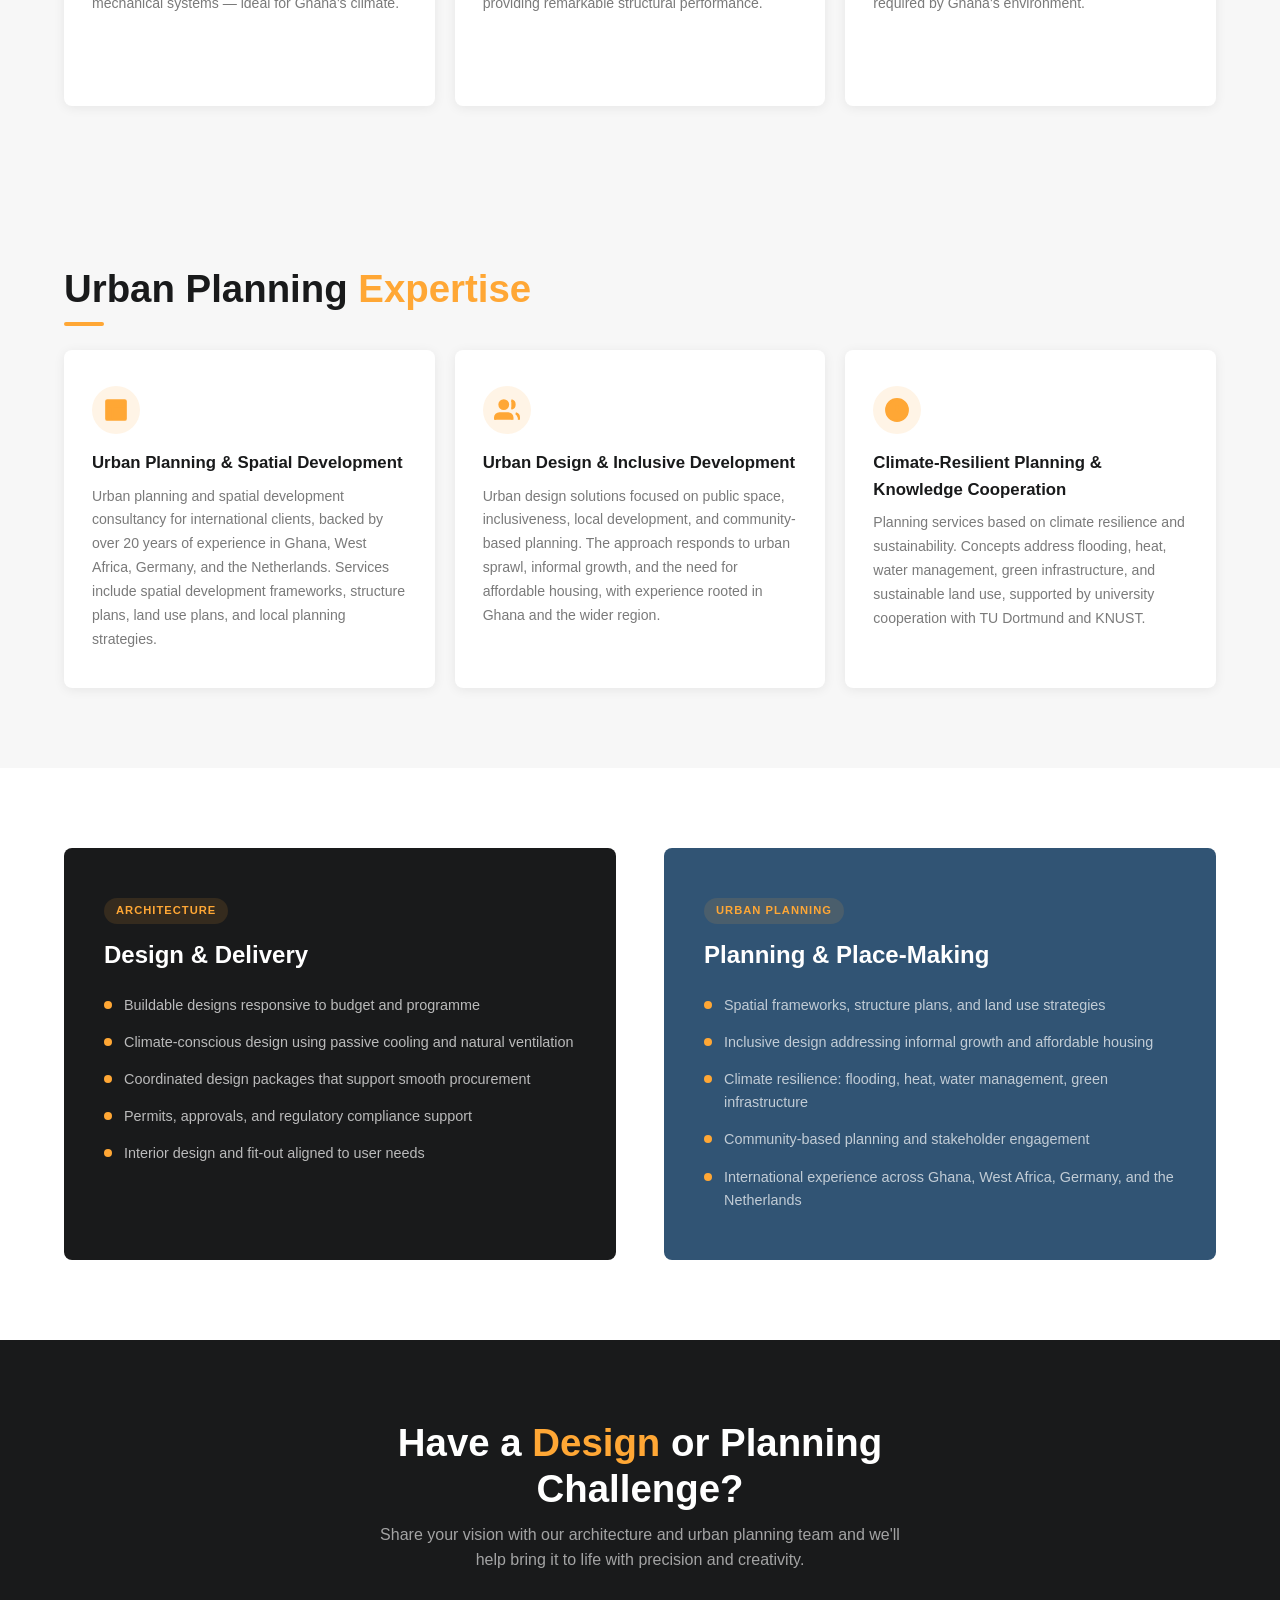
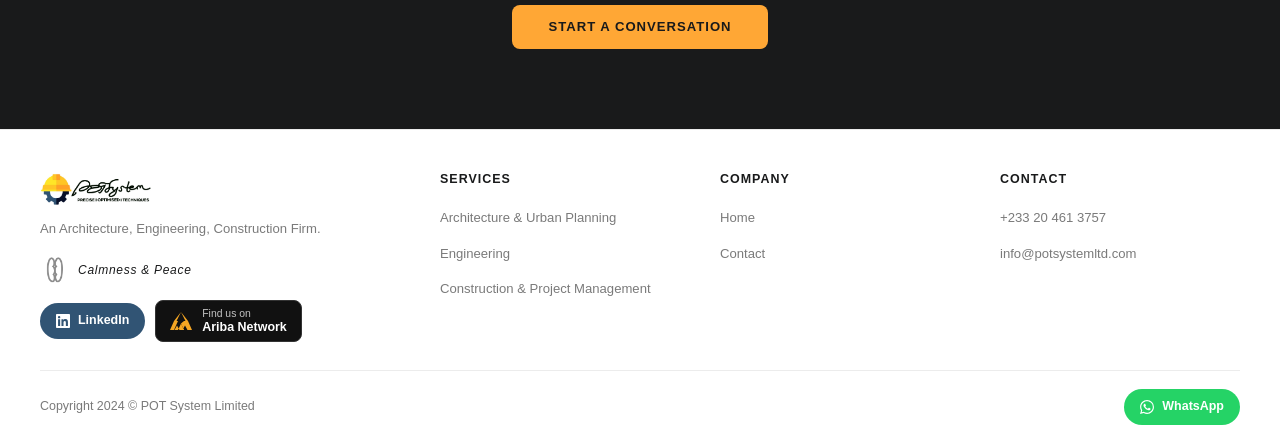
==== commit 896e5d9e: "Add full logo, hero image, Adinkra symbols, LinkedIn/Ariba badges, brand color - Replace logo with f" ====
--- a/architecture.html
+++ b/architecture.html
@@ -5,8 +5,8 @@
   <meta name="viewport" content="width=device-width, initial-scale=1.0" />
   <title>Architecture &amp; Urban Planning — POT System Limited</title>
   <meta name="description" content="POT System delivers sustainable architectural design and urban planning — from building concepts to urban master plans, shaped for Ghana's climate and communities." />
-  <link rel="icon" href="logo.jpg" type="image/jpeg" />
-  <link rel="stylesheet" href="styles.css?v=5" />
+  <link rel="icon" href="images/logo-full.jpg" type="image/jpeg" />
+  <link rel="stylesheet" href="styles.css?v=6" />
   <link rel="preconnect" href="https://fonts.googleapis.com" />
   <link rel="preconnect" href="https://fonts.gstatic.com" crossorigin />
   <link href="https://fonts.googleapis.com/css2?family=Barlow+Condensed:wght@400;500;600;700&family=Barlow:wght@400;500;600&family=Inter:wght@400;500;600;700&family=Poppins:wght@400;500;600;700;900&family=Fira+Sans:wght@400;500;600;700&display=swap" rel="stylesheet" />
@@ -20,7 +20,7 @@
   <nav class="nav">
     <div class="nav-inner">
       <a class="nav-brand" href="index.html">
-        <img src="logo.jpg" class="nav-logo-img" alt="POTSystem Limited" />
+        <img src="images/logo-full.jpg" class="nav-logo-img" alt="POTSystem Limited" />
         <div class="brand-name">POTSystem<span>Architecture · Engineering · Construction</span></div>
       </a>
       <button class="nav-toggle" aria-label="Open menu" aria-expanded="false">
@@ -242,7 +242,7 @@
   <footer>
     <div class="footer-inner">
       <div class="footer-brand">
-        <img src="logo.jpg" alt="POTSystem Limited" style="height:38px;width:auto;" />
+        <img src="images/logo-full.jpg" alt="POTSystem Limited" style="height:38px;width:auto;" />
         <p>An Architecture, Engineering, Construction Firm.</p>
         <div class="footer-adinkra">
           <img src="images/adinkra-adwo.png" alt="Adwo" style="transform:rotate(90deg);" />
--- a/styles.css
+++ b/styles.css
@@ -109,6 +109,9 @@
   height: 34px;
   width: auto;
   display: block;
+  background: #fff;
+  border-radius: 6px;
+  padding: 3px 10px;
 }
 .brand-name { display: none; }
 
@@ -316,7 +319,7 @@
 .hero {
   margin-top: var(--nav-h);
   min-height: calc(100svh - var(--nav-h));
-  background: url('images/hero-construction.png') center/cover no-repeat;
+  background: url('images/hero-main.png') center/cover no-repeat;
   display: flex;
   align-items: center;
   justify-content: center;
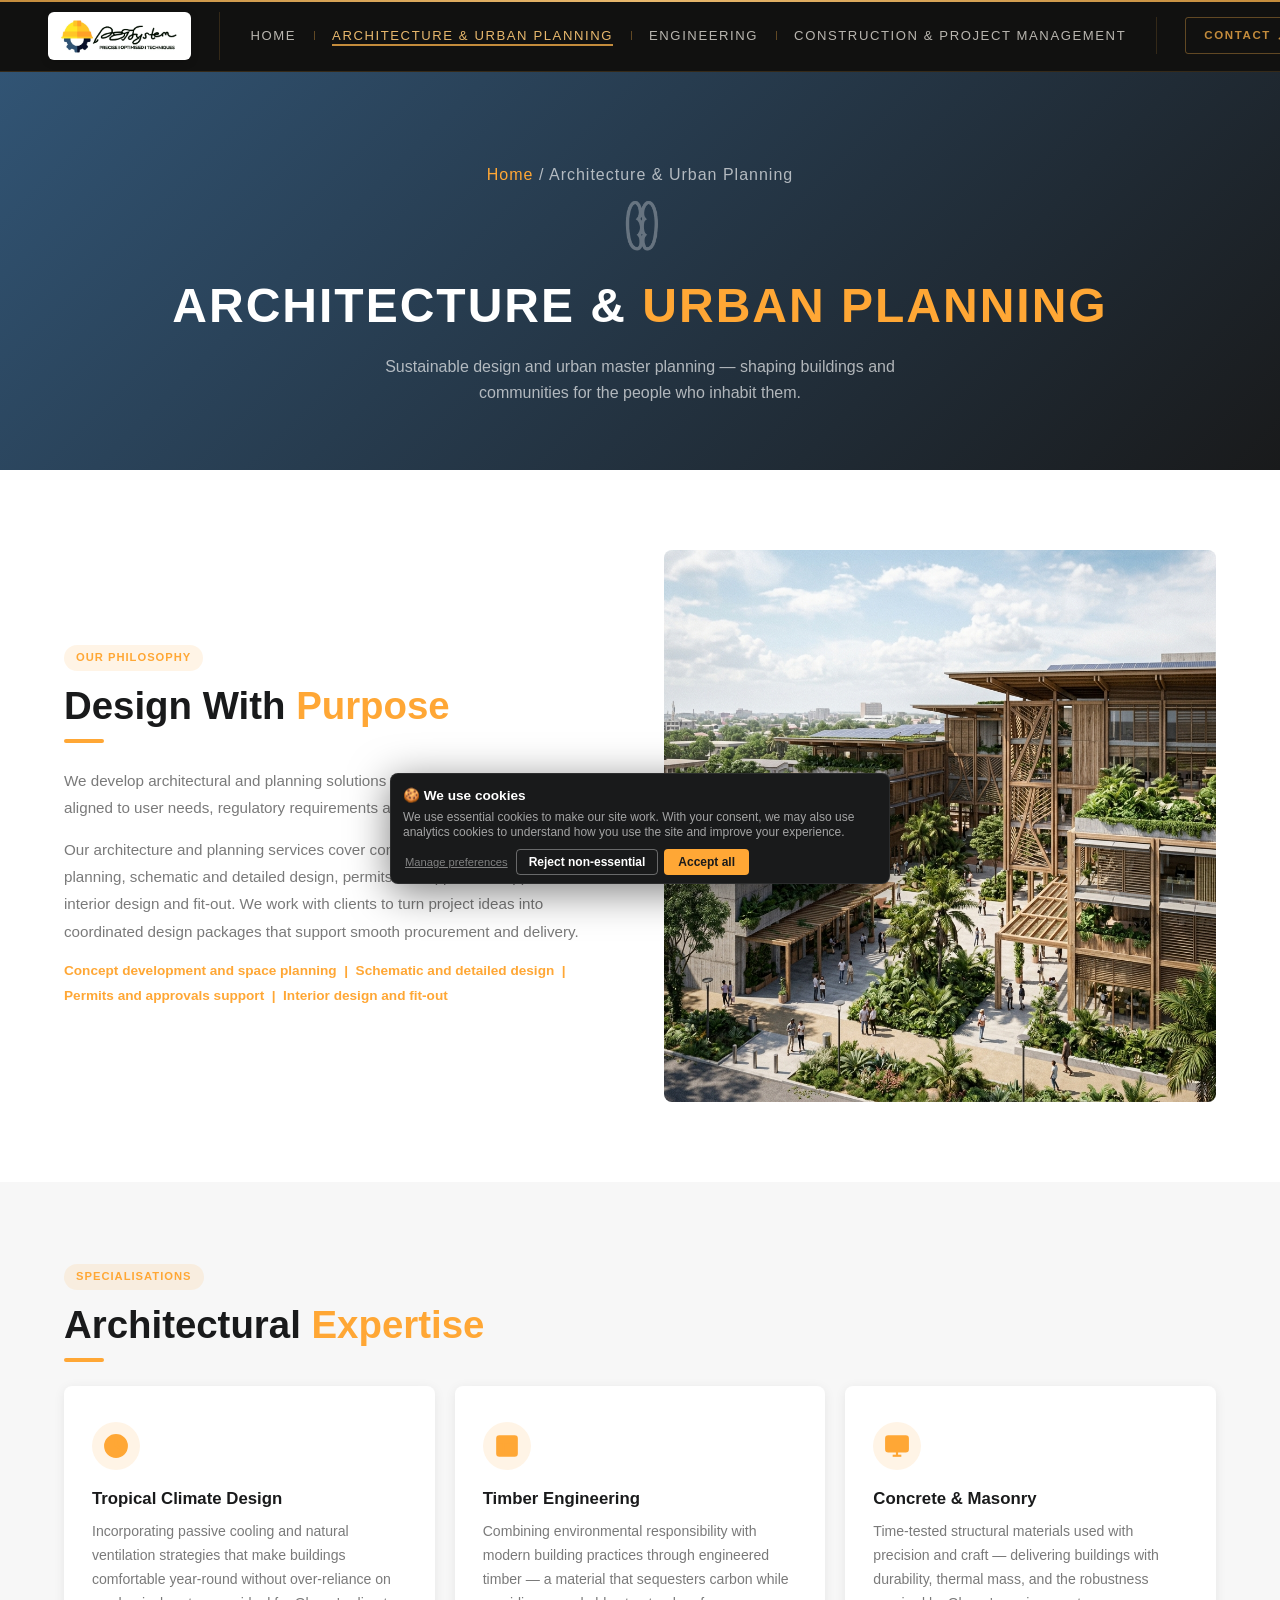
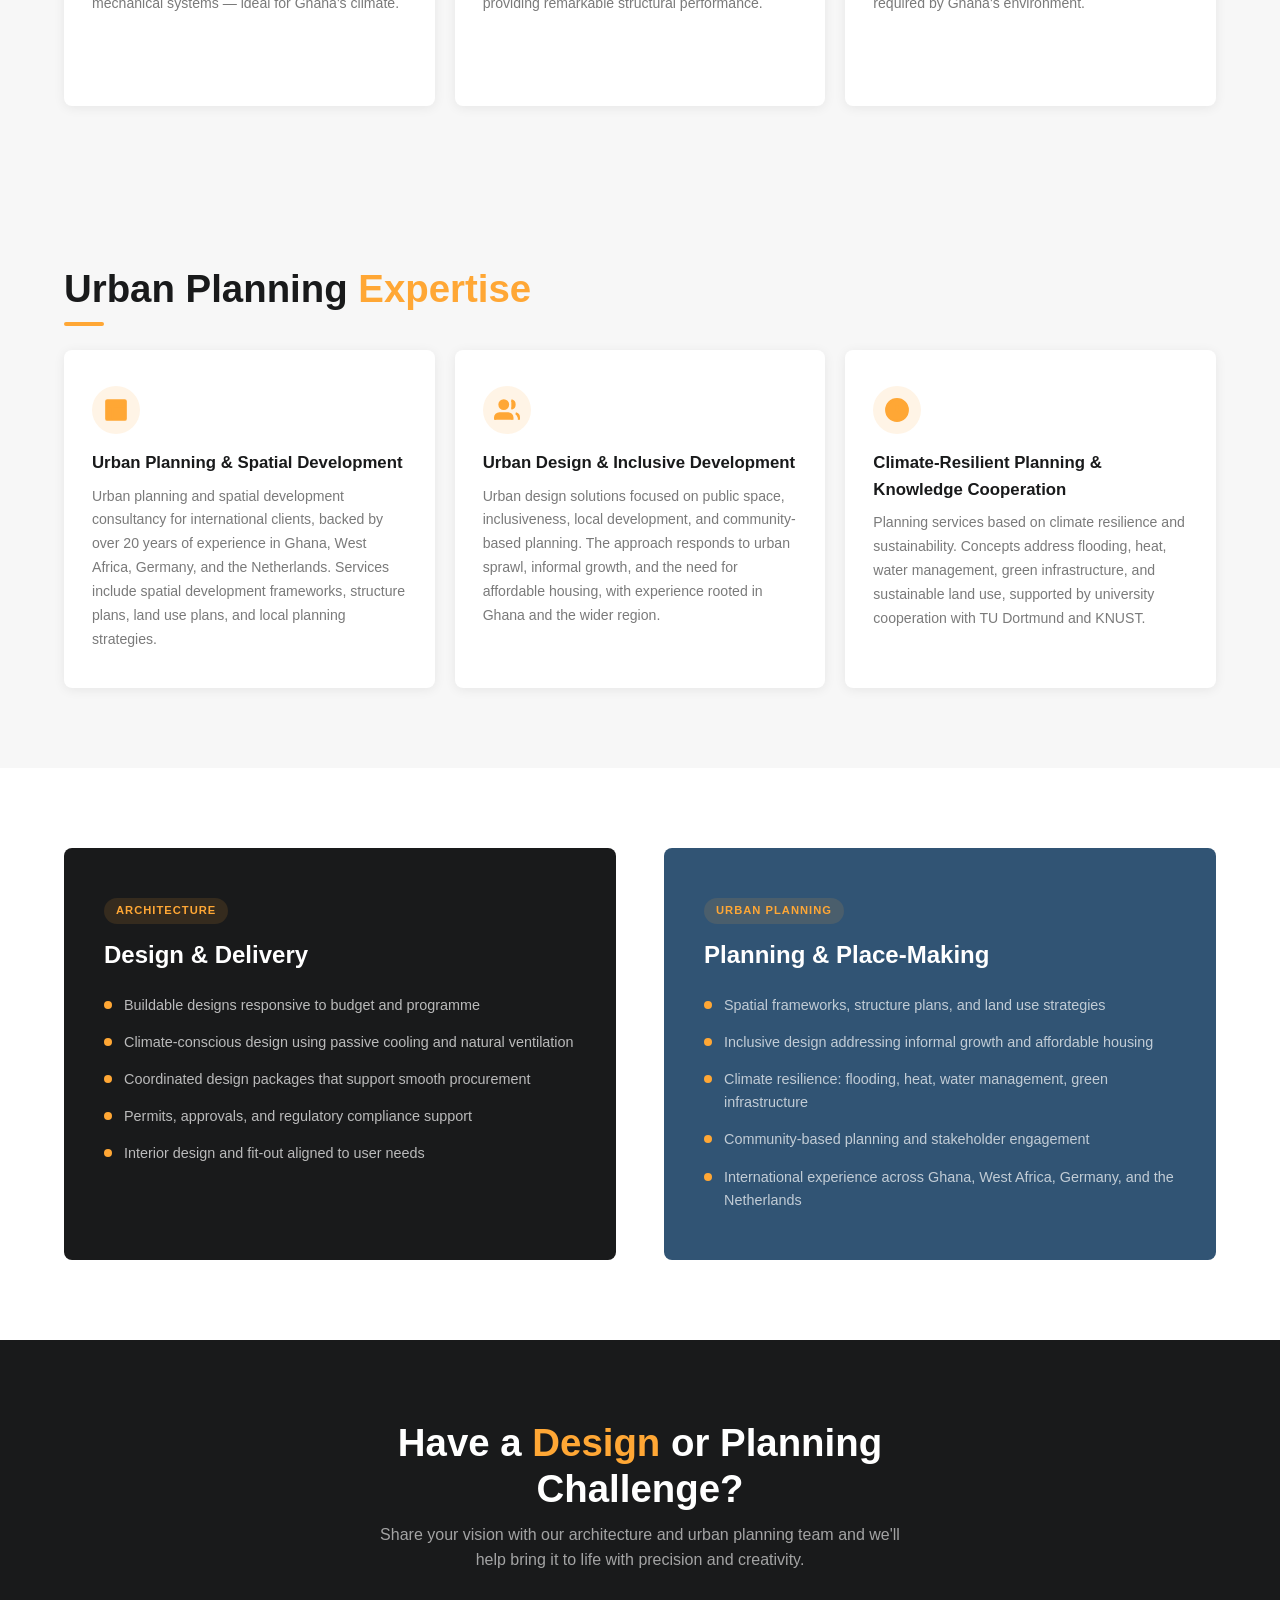
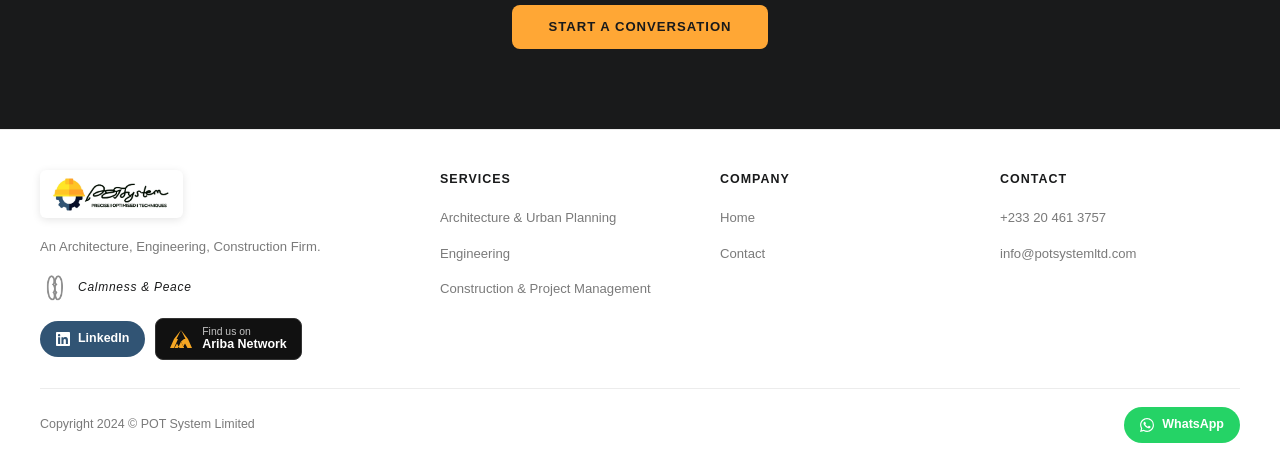
==== commit b7a9005d: "Enhance visuals: animations, navbar logo, contact hero image" ====
--- a/architecture.html
+++ b/architecture.html
@@ -5,7 +5,7 @@
   <meta name="viewport" content="width=device-width, initial-scale=1.0" />
   <title>Architecture &amp; Urban Planning — POT System Limited</title>
   <meta name="description" content="POT System delivers sustainable architectural design and urban planning — from building concepts to urban master plans, shaped for Ghana's climate and communities." />
-  <link rel="icon" href="images/logo-full.jpg" type="image/jpeg" />
+  <link rel="icon" href="logo.jpg" type="image/jpeg" />
   <link rel="stylesheet" href="styles.css?v=6" />
   <link rel="preconnect" href="https://fonts.googleapis.com" />
   <link rel="preconnect" href="https://fonts.gstatic.com" crossorigin />
@@ -242,7 +242,7 @@
   <footer>
     <div class="footer-inner">
       <div class="footer-brand">
-        <img src="images/logo-full.jpg" alt="POTSystem Limited" style="height:38px;width:auto;" />
+        <img src="images/logo-full.jpg" alt="POTSystem Limited" class="footer-logo-img" />
         <p>An Architecture, Engineering, Construction Firm.</p>
         <div class="footer-adinkra">
           <img src="images/adinkra-adwo.png" alt="Adwo" style="transform:rotate(90deg);" />
@@ -267,5 +267,6 @@
 
   <script src="nav.js"></script>
   <script src="cookies.js"></script>
+  <script type="module" src="animations.js"></script>
 </body>
 </html>
--- a/styles.css
+++ b/styles.css
@@ -106,12 +106,17 @@
   flex-shrink: 0;
 }
 .nav-logo-img {
-  height: 34px;
+  height: 40px;
   width: auto;
   display: block;
   background: #fff;
   border-radius: 6px;
-  padding: 3px 10px;
+  padding: 4px 12px;
+  box-shadow: 0 2px 8px rgba(0,0,0,0.15);
+  transition: transform 0.2s ease;
+}
+.nav-logo-img:hover {
+  transform: scale(1.02);
 }
 .brand-name { display: none; }
 
@@ -219,7 +224,7 @@
     padding-right: 28px;
     border-right: 1px solid rgba(196,140,60,.2);
   }
-  .nav-logo-img { height: 38px; }
+  .nav-logo-img { height: 48px; }
 
   .nav-links {
     position: static;
@@ -319,7 +324,7 @@
 .hero {
   margin-top: var(--nav-h);
   min-height: calc(100svh - var(--nav-h));
-  background: url('images/hero-main.png') center/cover no-repeat;
+  background: url('images/hero-main.png') center 25%/cover no-repeat;
   display: flex;
   align-items: center;
   justify-content: center;
@@ -900,3 +905,18 @@
 .process-num-secondary { background: var(--dark-2); color: var(--white); }
 .process-step h4 { font-weight: 600; font-size: 0.9rem; margin-bottom: 4px; }
 .process-step p  { font-size: 0.85rem; color: var(--gray); }
+
+/* Footer Logo */
+.footer-logo-img {
+  height: 48px;
+  width: auto;
+  display: inline-block;
+  background: #fff;
+  border-radius: 6px;
+  padding: 4px 12px;
+  box-shadow: 0 2px 8px rgba(0,0,0,0.10);
+  transition: transform 0.2s ease;
+}
+.footer-logo-img:hover {
+  transform: scale(1.02);
+}
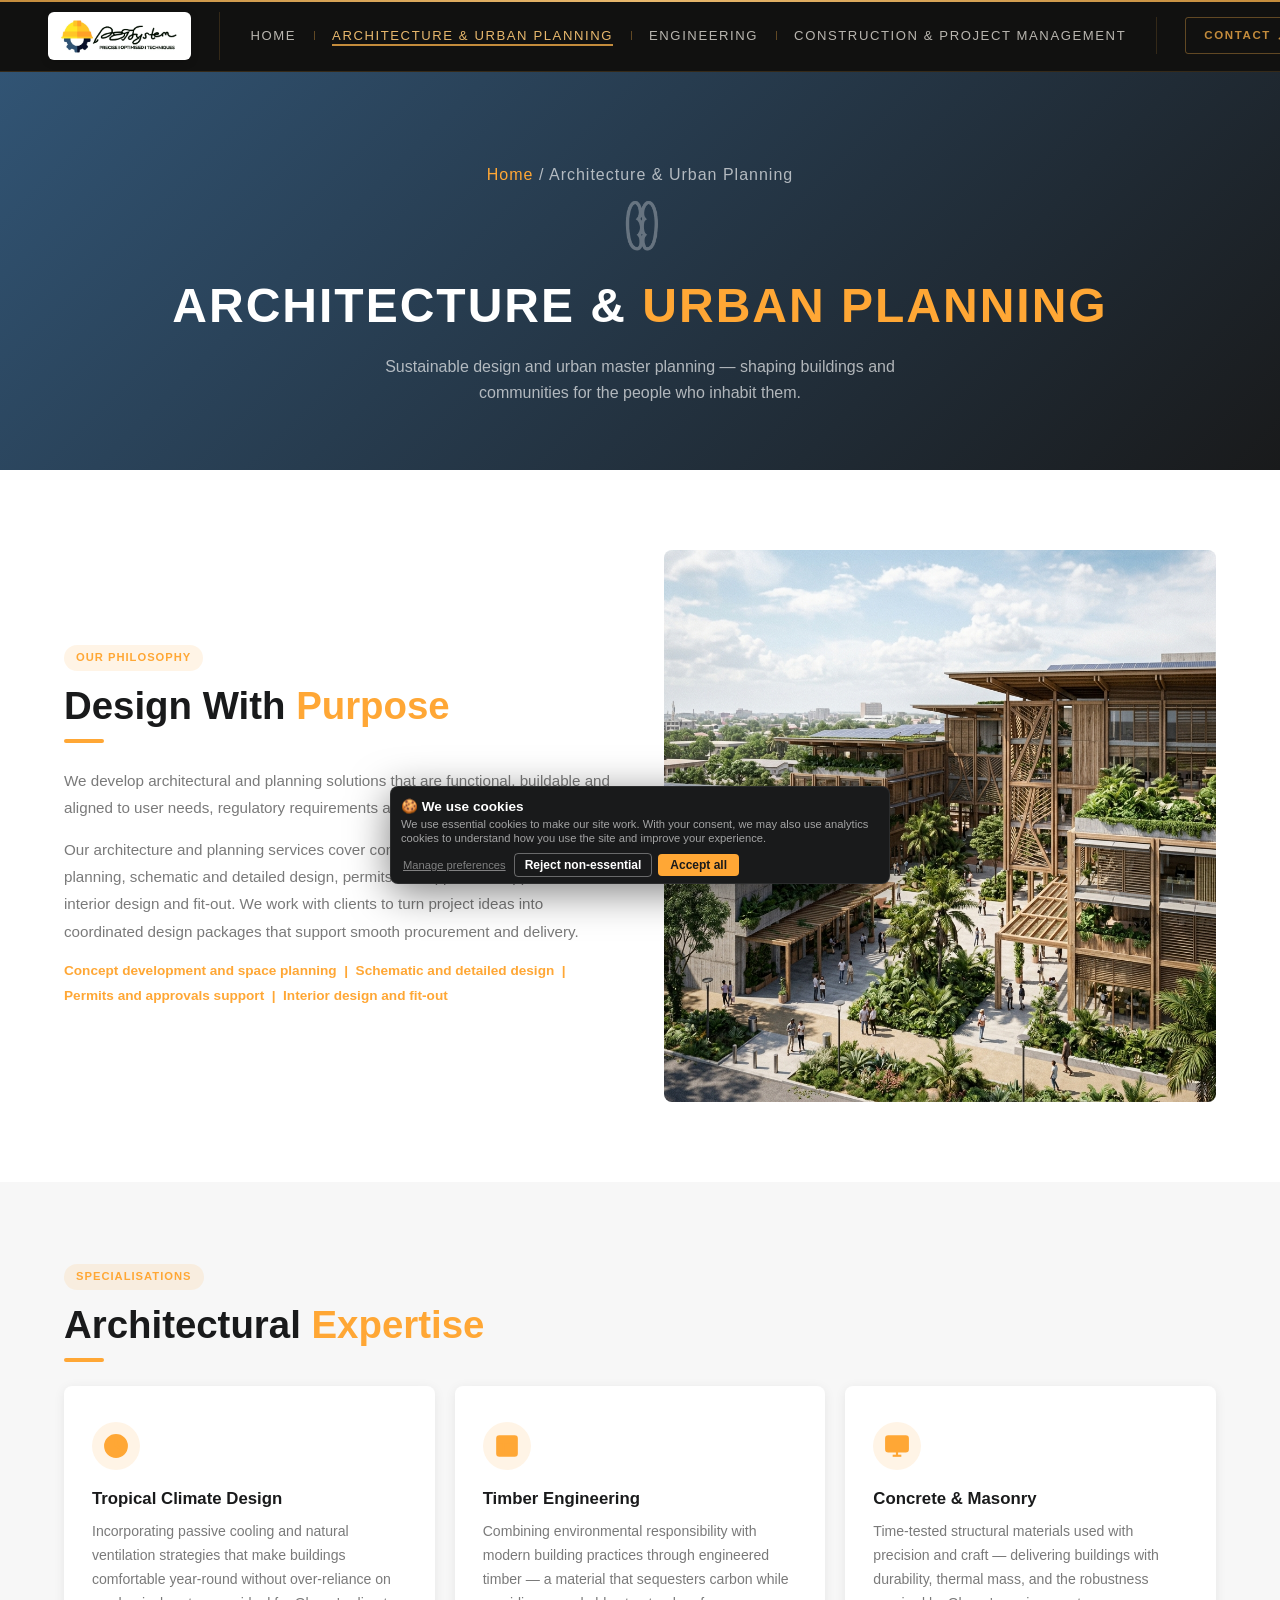
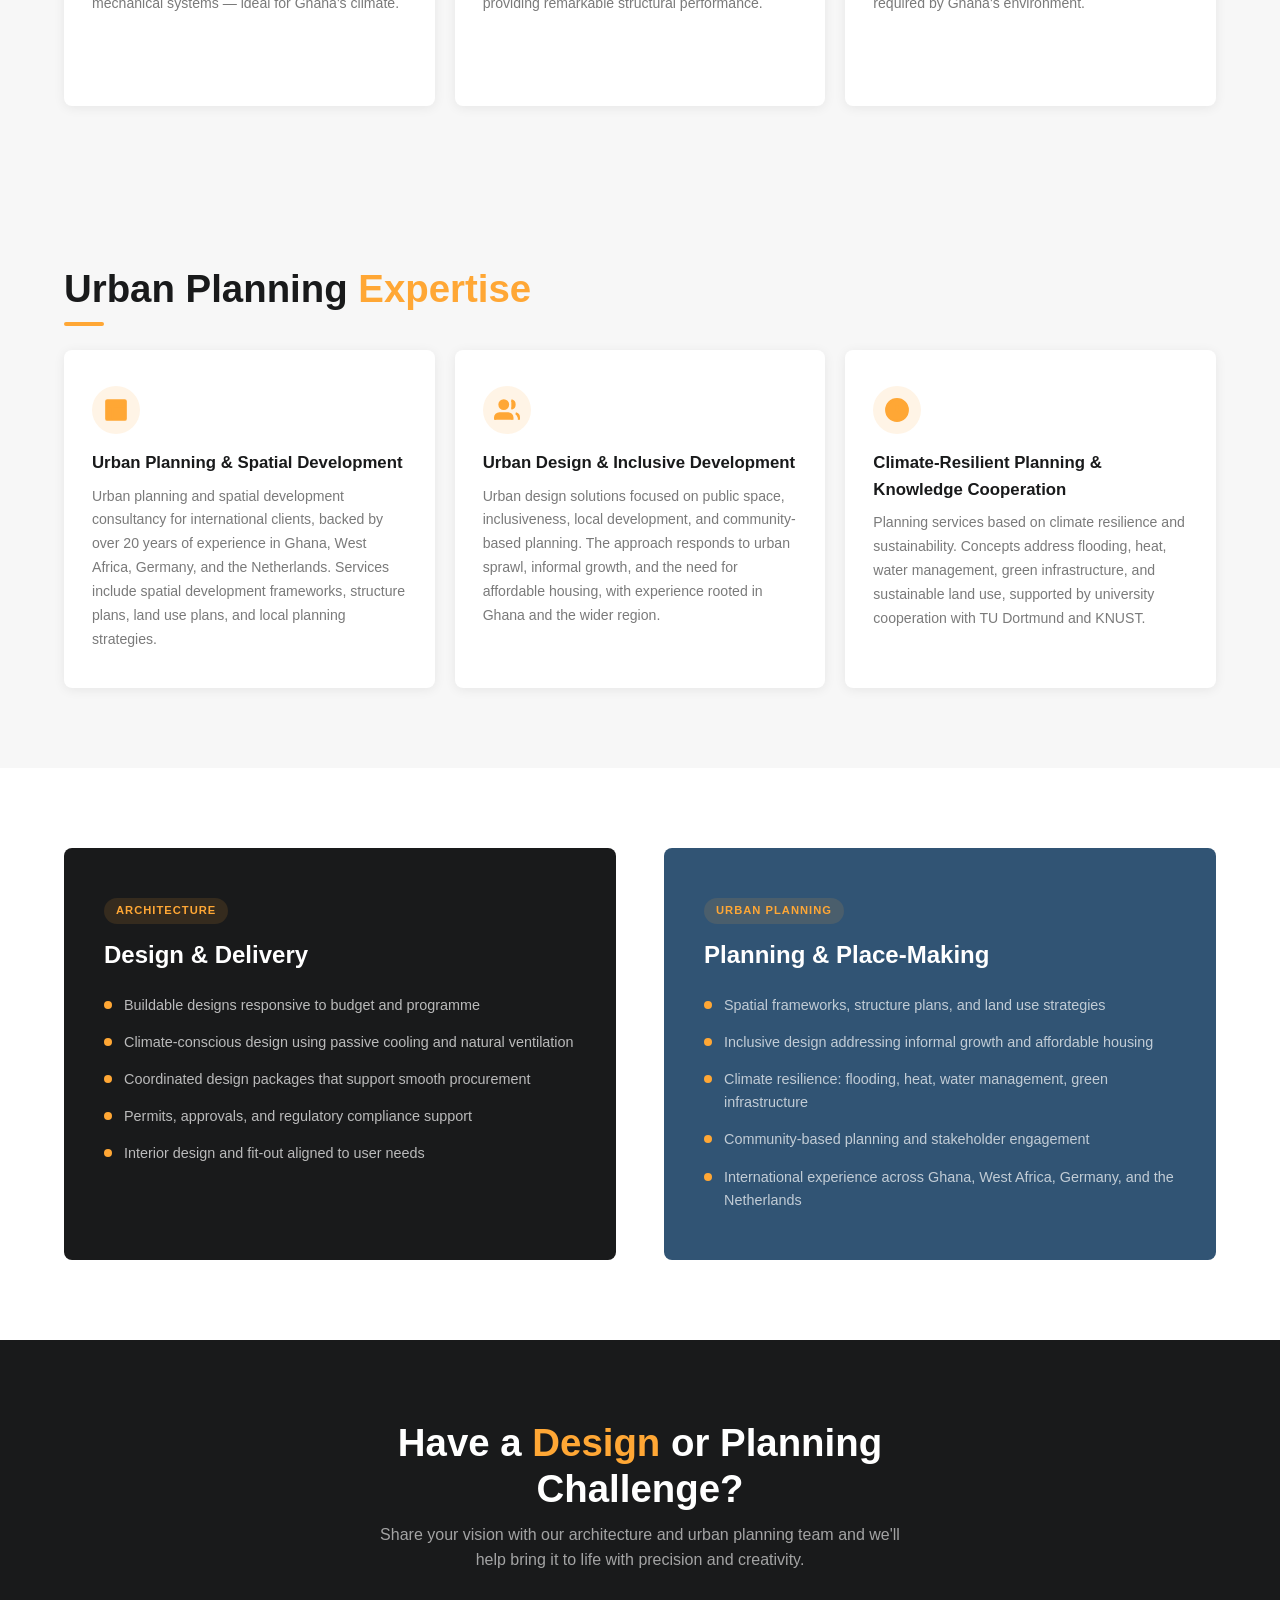
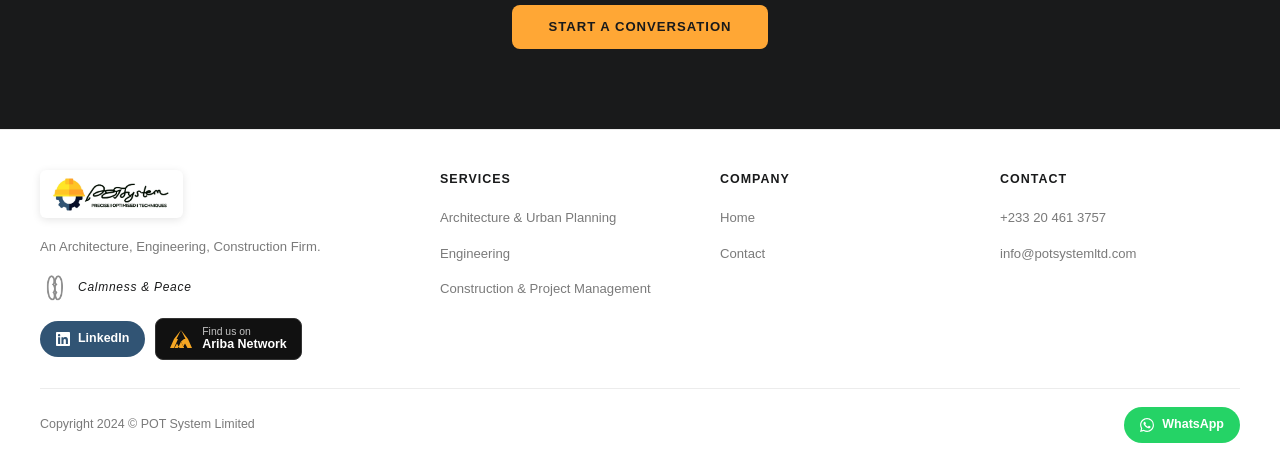
==== commit 0bf7e8ca: "Improve responsiveness across all pages - Fix smart-building.html broken nav (rewrite to standard na" ====
--- a/architecture.html
+++ b/architecture.html
@@ -6,7 +6,7 @@
   <title>Architecture &amp; Urban Planning — POT System Limited</title>
   <meta name="description" content="POT System delivers sustainable architectural design and urban planning — from building concepts to urban master plans, shaped for Ghana's climate and communities." />
   <link rel="icon" href="logo.jpg" type="image/jpeg" />
-  <link rel="stylesheet" href="styles.css?v=6" />
+  <link rel="stylesheet" href="styles.css?v=7" />
   <link rel="preconnect" href="https://fonts.googleapis.com" />
   <link rel="preconnect" href="https://fonts.gstatic.com" crossorigin />
   <link href="https://fonts.googleapis.com/css2?family=Barlow+Condensed:wght@400;500;600;700&family=Barlow:wght@400;500;600&family=Inter:wght@400;500;600;700&family=Poppins:wght@400;500;600;700;900&family=Fira+Sans:wght@400;500;600;700&display=swap" rel="stylesheet" />
@@ -173,7 +173,7 @@
   <section class="section">
     <div class="container">
       <div class="grid-2" style="align-items:stretch;">
-        <div style="background:var(--dark-1);border-radius:var(--radius);padding:48px 40px;color:var(--white);height:100%;">
+        <div class="panel-responsive" style="background:var(--dark-1);color:var(--white);">
           <span class="tag">Architecture</span>
           <h3 style="font-family:var(--font-primary);font-size:1.5rem;font-weight:700;margin-bottom:20px;">Design &amp; Delivery</h3>
           <ul class="feature-list">
@@ -199,7 +199,7 @@
             </li>
           </ul>
         </div>
-        <div style="background:var(--dark-2);border-radius:var(--radius);padding:48px 40px;color:var(--white);height:100%;">
+        <div class="panel-responsive" style="background:var(--dark-2);color:var(--white);">
           <span class="tag">Urban Planning</span>
           <h3 style="font-family:var(--font-primary);font-size:1.5rem;font-weight:700;margin-bottom:20px;">Planning &amp; Place-Making</h3>
           <ul class="feature-list">
--- a/styles.css
+++ b/styles.css
@@ -906,6 +906,17 @@
 .process-step h4 { font-weight: 600; font-size: 0.9rem; margin-bottom: 4px; }
 .process-step p  { font-size: 0.85rem; color: var(--gray); }
 
+/* Photo strip (2-up grid used in engineering page) */
+.photo-strip {
+  display: grid;
+  grid-template-columns: 1fr;
+  gap: 16px;
+  margin-top: 16px;
+}
+@media (min-width: 480px) {
+  .photo-strip { grid-template-columns: 1fr 1fr; }
+}
+
 /* Footer Logo */
 .footer-logo-img {
   height: 48px;
